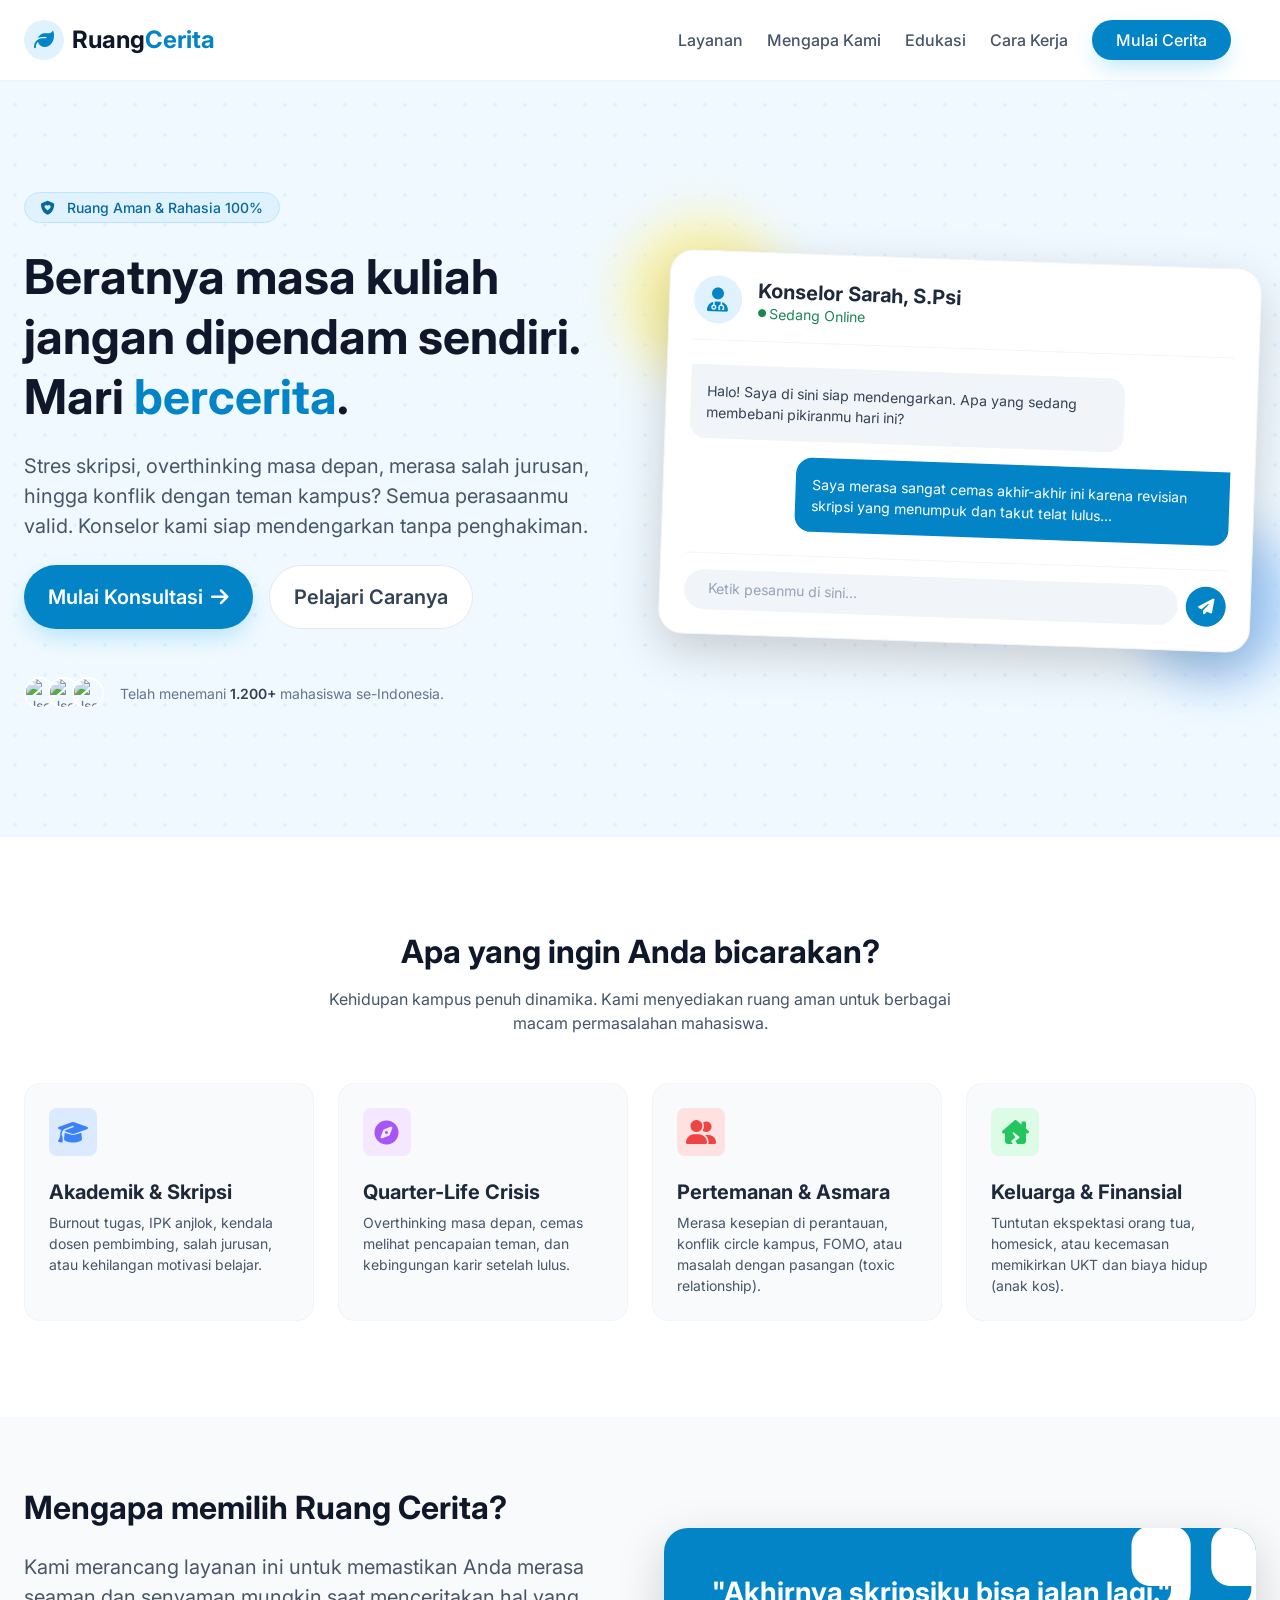
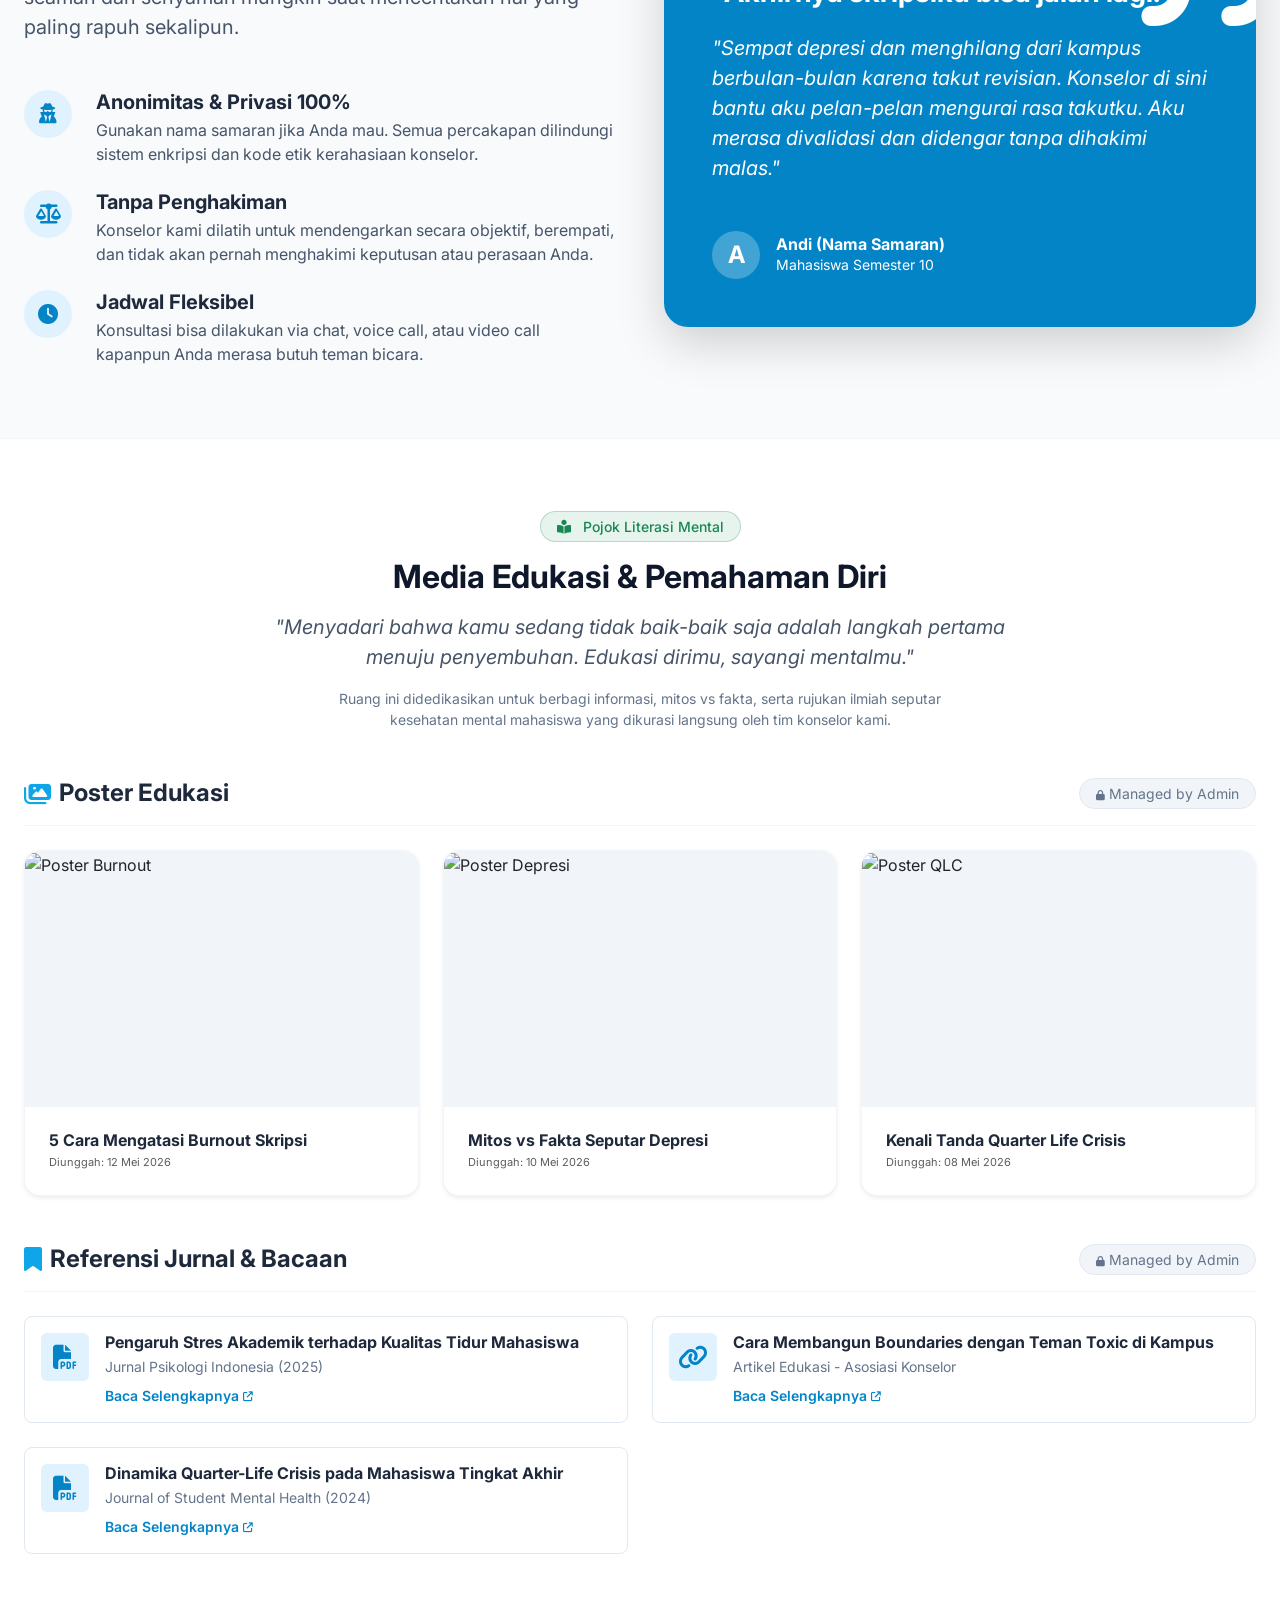
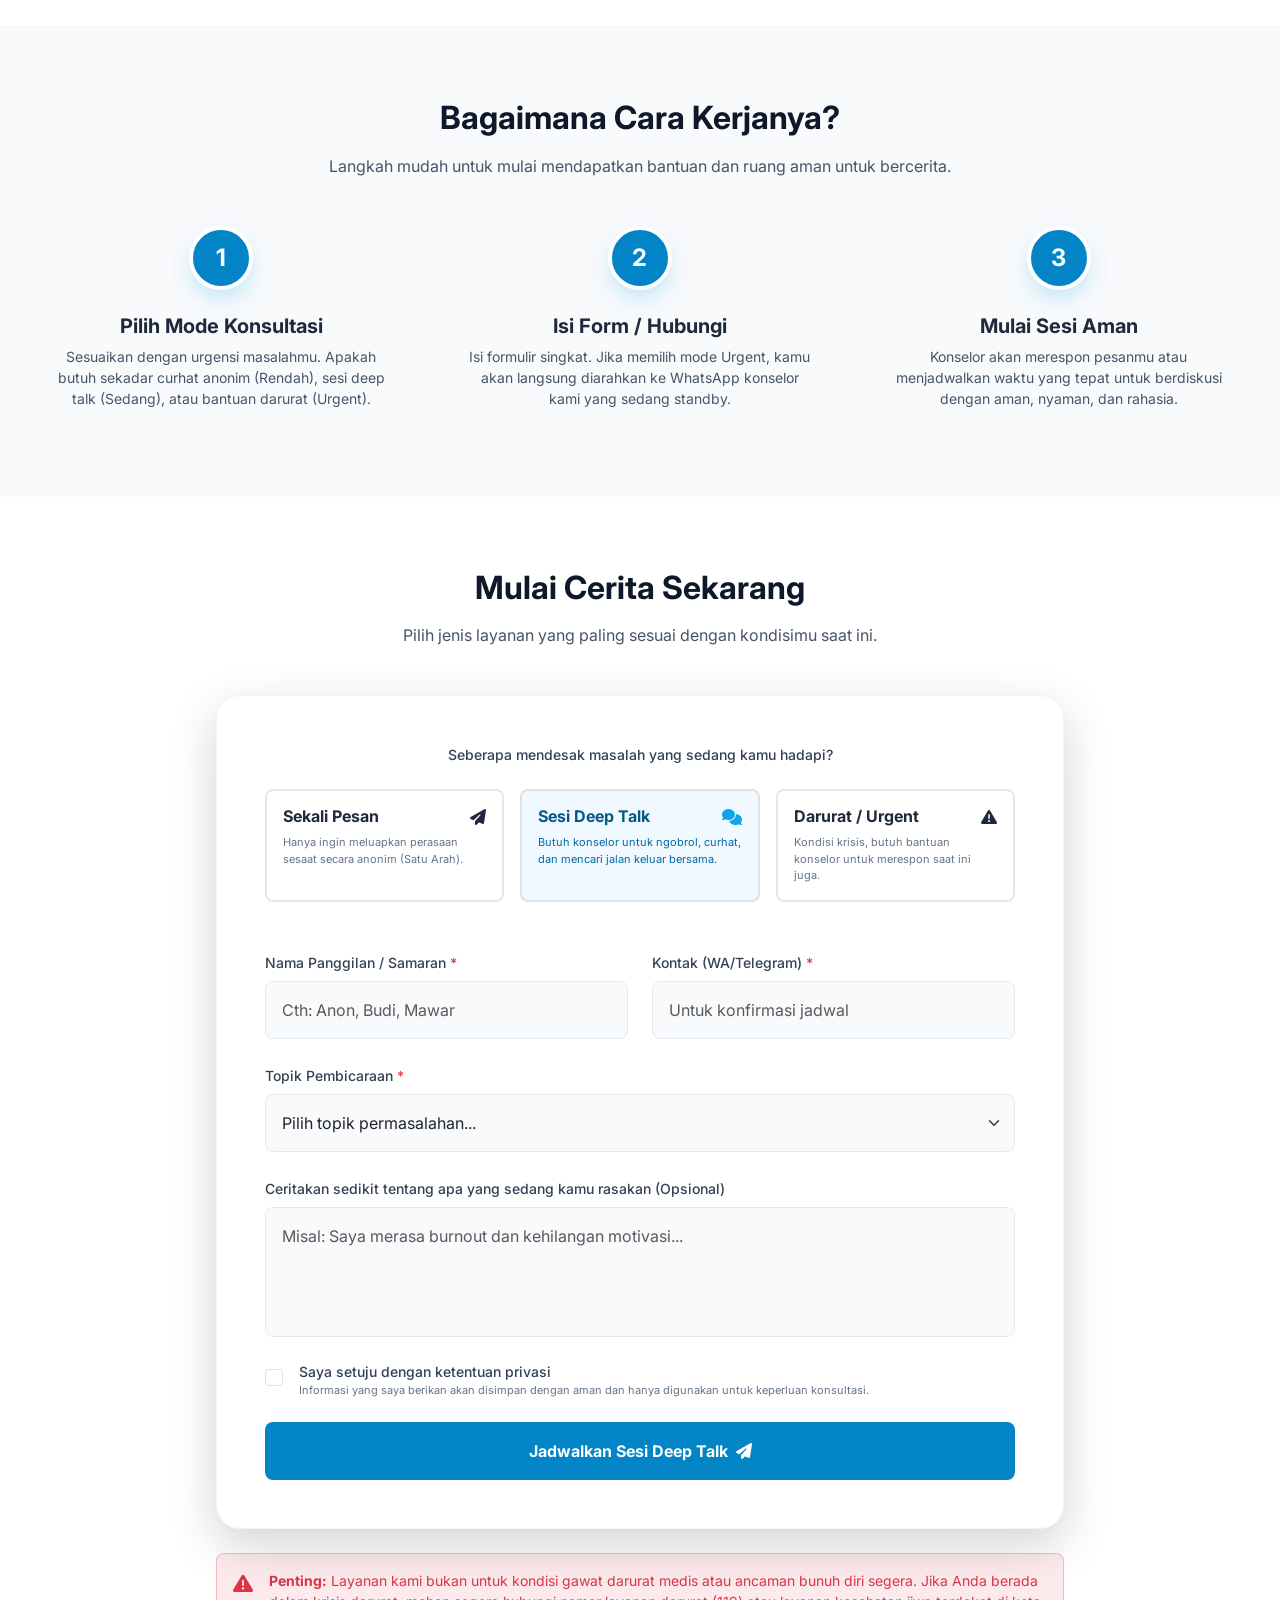
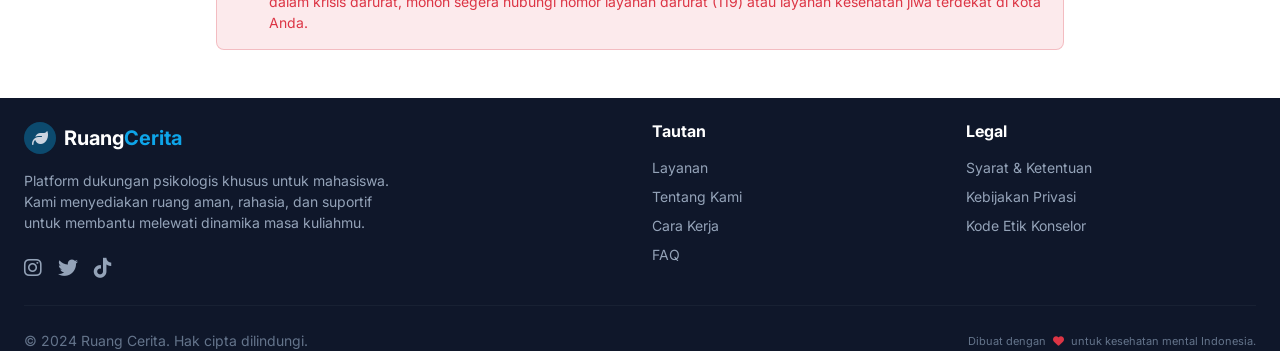
==== index.html @ b5c0d21f "First Commit" ====
<!doctype html>
<html lang="id" class="scroll-smooth">
  <head>
    <meta charset="UTF-8" />
    <meta name="viewport" content="width=device-width, initial-scale=1.0" />

    <title>Ruang Cerita | Layanan Konsultasi & Teman Cerita</title>

    <link rel="preconnect" href="https://fonts.googleapis.com" />
    <link rel="preconnect" href="https://fonts.gstatic.com" crossorigin />
    <link href="https://fonts.googleapis.com/css2?family=Inter:wght=300;400;500;600;700&display=swap" rel="stylesheet" />

    <link rel="stylesheet" href="css/bootstrap.min.css" />
    <link rel="stylesheet" href="css/style.css" />

    <link rel="stylesheet" href="https://cdnjs.cloudflare.com/ajax/libs/font-awesome/6.4.0/css/all.min.css" />
  </head>
  <body>
    <nav class="fixed-top bg-white border-bottom border-slate-100 plain-transition" id="navbar" style="background: rgba(255, 255, 255, 0.95) !important; backdrop-filter: blur(12px)">
      <div class="custom-container">
        <div class="d-flex justify-content-between align-items-center" style="height: 5rem">
          <div class="d-flex align-items-center gap-2 cursor-pointer" onclick="window.scrollTo(0, 0)">
            <div class="rounded-circle bg-primary-100 d-flex align-items-center justify-content-center text-primary-600" style="width: 2.5rem; height: 2.5rem">
              <i class="fa-solid fa-leaf fs-5"></i>
            </div>
            <span class="fw-bold fs-4 tracking-tight text-slate-900">Ruang<span class="text-primary-600">Cerita</span></span>
          </div>

          <div class="d-none d-md-flex align-items-center gap-4">
            <a href="#layanan" class="nav-link-custom plain-transition">Layanan</a>
            <a href="#keunggulan" class="nav-link-custom plain-transition">Mengapa Kami</a>
            <a href="#edukasi" class="nav-link-custom plain-transition">Edukasi</a>
            <a href="#cara-kerja" class="nav-link-custom plain-transition">Cara Kerja</a>
            <a
              href="#konsultasi"
              class="bg-primary-600 text-white px-4 py-2 rounded-full-btn fw-medium plain-transition text-decoration-none shadow-primary-custom"
              onmouseover="this.style.backgroundColor = 'var(--primary-700)'"
              onmouseout="this.style.backgroundColor = 'var(--primary-600)'"
              >Mulai Cerita</a
            >

            <div class="bg-slate-200" style="width: 1px; height: 1.5rem"></div>

            
          </div>

          <div class="d-block d-md-none d-flex align-items-center">
            <button id="mobile-menu-btn" class="btn border-0 text-slate-600" type="button" data-bs-toggle="collapse" data-bs-target="#mobile-menu">
              <i class="fa-solid fa-bars fs-3"></i>
            </button>
          </div>
        </div>
      </div>

      <div id="mobile-menu" class="collapse d-md-none bg-white border-bottom border-slate-100 position-absolute w-100">
        <div class="px-3 pt-2 pb-4 d-flex flex-column gap-2 shadow-lg">
          <a href="#layanan" class="nav-link-custom p-3 rounded-3 mobile-link text-decoration-none">Layanan</a>
          <a href="#keunggulan" class="nav-link-custom p-3 rounded-3 mobile-link text-decoration-none">Mengapa Kami</a>
          <a href="#edukasi" class="nav-link-custom p-3 rounded-3 mobile-link text-decoration-none">Edukasi</a>
          <a href="#cara-kerja" class="nav-link-custom p-3 rounded-3 mobile-link text-decoration-none">Cara Kerja</a>
          <a href="#konsultasi" class="p-3 mt-2 text-center rounded-full-btn bg-primary-600 text-white fw-medium mobile-link text-decoration-none">Mulai Cerita Sekarang</a>

          <div class="border-top border-slate-100 my-2 pt-2"></div>
          <a href="#portal" class="p-3 rounded-3 text-slate-500 mobile-link text-decoration-none d-flex align-items-center gap-2"> <i class="fa-solid fa-right-to-bracket"></i> Login Konselor / Admin </a>
        </div>
      </div>
    </nav>

    <section class="position-relative overflow-hidden hero-pattern">
      <div class="custom-container position-relative" style="z-index: 10">
        <div class="row align-items-center g-5">
          <div class="col-12 col-lg-6 text-center text-lg-start fade-in">
            <div class="d-inline-block px-3 py-1 bg-primary-100 text-primary-700 rounded-full-btn fw-medium small mb-4 border border-primary-200"><i class="fa-solid fa-shield-heart me-2"></i> Ruang Aman & Rahasia 100%</div>
            <h1 class="display-5 fw-bold text-slate-900 lh-sm mb-4">Beratnya masa kuliah jangan dipendam sendiri. Mari <span class="text-primary-600">bercerita</span>.</h1>
            <p class="fs-5 text-slate-600 mb-4 mx-auto mx-lg-0 lh-base" style="max-width: 42rem">
              Stres skripsi, overthinking masa depan, merasa salah jurusan, hingga konflik dengan teman kampus? Semua perasaanmu valid. Konselor kami siap mendengarkan tanpa penghakiman.
            </p>
            <div class="d-flex flex-column flex-sm-row gap-3 justify-content-center justify-content-lg-start">
              <a
                href="#konsultasi"
                class="bg-primary-600 text-white px-4 py-3 rounded-full-btn fw-semibold fs-5 text-decoration-none shadow-primary-custom d-flex align-items-center justify-content-center gap-2"
                onmouseover="this.style.backgroundColor = 'var(--primary-700)'"
                onmouseout="this.style.backgroundColor = 'var(--primary-600)'"
              >
                Mulai Konsultasi <i class="fa-solid fa-arrow-right"></i>
              </a>
              <a
                href="#cara-kerja"
                class="bg-white text-slate-700 border border-slate-200 px-4 py-3 rounded-full-btn fw-semibold fs-5 text-decoration-none d-flex align-items-center justify-content-center"
                onmouseover="this.style.backgroundColor = 'var(--slate-50)'"
                onmouseout="this.style.backgroundColor = '#ffffff'"
              >
                Pelajari Caranya
              </a>
            </div>

            <div class="mt-5 d-flex align-items-center justify-content-center justify-content-lg-start gap-3 small text-slate-500">
              <div class="d-flex" style="margin-left: 0.5rem">
                <img class="rounded-circle border border-2 border-white" style="width: 2rem; height: 2rem; margin-left: -0.5rem" src="https://placehold.co/100x100/e2e8f0/64748b?text=A" alt="User" />
                <img class="rounded-circle border border-2 border-white" style="width: 2rem; height: 2rem; margin-left: -0.5rem" src="https://placehold.co/100x100/e2e8f0/64748b?text=B" alt="User" />
                <img class="rounded-circle border border-2 border-white" style="width: 2rem; height: 2rem; margin-left: -0.5rem" src="https://placehold.co/100x100/e2e8f0/64748b?text=C" alt="User" />
              </div>
              <p class="mb-0">Telah menemani <span class="fw-semibold text-slate-700">1.200+</span> mahasiswa se-Indonesia.</p>
            </div>
          </div>

          <div class="col-12 col-lg-6 d-none d-lg-block fade-in" style="animation-delay: 0.2s">
            <div class="position-relative">
              <div class="position-absolute rounded-circle opacity-75" style="top: -2.5rem; left: -2.5rem; width: 10rem; height: 10rem; background-color: #fef08a; filter: blur(24px); mix-blend-mode: multiply"></div>
              <div class="position-absolute rounded-circle opacity-75" style="bottom: -2.5rem; right: -2.5rem; width: 10rem; height: 10rem; background-color: #93c5fd; filter: blur(24px); mix-blend-mode: multiply"></div>

              <div
                class="bg-white p-4 rounded-3xl shadow-lg border border-slate-100 position-relative plain-transition"
                style="z-index: 10; transform: rotate(2deg)"
                onmouseover="this.style.transform = 'rotate(0deg)'"
                onmouseout="this.style.transform = 'rotate(2deg)'"
              >
                <div class="d-flex align-items-center gap-3 mb-4 border-bottom border-slate-100 pb-3">
                  <div class="bg-primary-100 rounded-circle d-flex align-items-center justify-content-center text-primary-600" style="width: 3rem; height: 3rem">
                    <i class="fa-solid fa-user-doctor fs-4"></i>
                  </div>
                  <div>
                    <h5 class="fw-bold text-slate-800 mb-0">Konselor Sarah, S.Psi</h5>
                    <p class="small text-success mb-0 d-flex align-items-center gap-1"><i class="fa-solid fa-circle" style="font-size: 8px"></i> Sedang Online</p>
                  </div>
                </div>
                <div class="d-flex flex-column gap-3">
                  <div class="bg-slate-100 p-3 rounded-2xl align-self-start" style="border-top-left-radius: 0 !important; max-width: 80%">
                    <p class="small text-slate-700 mb-0">Halo! Saya di sini siap mendengarkan. Apa yang sedang membebani pikiranmu hari ini?</p>
                  </div>
                  <div class="align-self-end text-end" style="max-width: 80%">
                    <div class="bg-primary-600 text-white p-3 rounded-2xl text-start" style="border-top-right-radius: 0 !important">
                      <p class="small mb-0">Saya merasa sangat cemas akhir-akhir ini karena revisian skripsi yang menumpuk dan takut telat lulus...</p>
                    </div>
                  </div>
                </div>
                <div class="mt-4 pt-3 border-top border-slate-100 d-flex gap-2">
                  <div class="flex-grow-1 bg-slate-100 rounded-full-btn px-4 py-2 small text-slate-400">Ketik pesanmu di sini...</div>
                  <div class="bg-primary-600 rounded-circle d-flex align-items-center justify-content-center text-white" style="width: 2.5rem; height: 2.5rem"><i class="fa-solid fa-paper-plane"></i></div>
                </div>
              </div>
            </div>
          </div>
        </div>
      </div>
    </section>

    <section id="layanan" class="py-5 bg-white" style="margin-top: 3rem; margin-bottom: 3rem">
      <div class="custom-container">
        <div class="text-center mb-5">
          <h2 class="fw-bold text-slate-900 mb-3">Apa yang ingin Anda bicarakan?</h2>
          <p class="text-slate-600 mx-auto" style="max-width: 42rem">Kehidupan kampus penuh dinamika. Kami menyediakan ruang aman untuk berbagai macam permasalahan mahasiswa.</p>
        </div>

        <div class="row row-cols-1 row-cols-md-2 row-cols-lg-4 g-4">
          <div class="col">
            <div class="h-100 p-4 rounded-2xl border border-slate-100 bg-slate-50 hover-card-effect plain-transition cursor-pointer">
              <div class="rounded-3 d-flex align-items-center justify-content-center mb-4 plain-transition" style="width: 3rem; height: 3rem; background-color: #dbeafe; color: #3b82f6">
                <i class="fa-solid fa-graduation-cap fs-4"></i>
              </div>
              <h4 class="fw-bold fs-5 mb-2 text-slate-800">Akademik & Skripsi</h4>
              <p class="small text-slate-600 mb-0">Burnout tugas, IPK anjlok, kendala dosen pembimbing, salah jurusan, atau kehilangan motivasi belajar.</p>
            </div>
          </div>

          <div class="col">
            <div class="h-100 p-4 rounded-2xl border border-slate-100 bg-slate-50 hover-card-effect plain-transition cursor-pointer">
              <div class="rounded-3 d-flex align-items-center justify-content-center mb-4 plain-transition" style="width: 3rem; height: 3rem; background-color: #f3e8ff; color: #a855f7">
                <i class="fa-solid fa-compass fs-4"></i>
              </div>
              <h4 class="fw-bold fs-5 mb-2 text-slate-800">Quarter-Life Crisis</h4>
              <p class="small text-slate-600 mb-0">Overthinking masa depan, cemas melihat pencapaian teman, dan kebingungan karir setelah lulus.</p>
            </div>
          </div>

          <div class="col">
            <div class="h-100 p-4 rounded-2xl border border-slate-100 bg-slate-50 hover-card-effect plain-transition cursor-pointer">
              <div class="rounded-3 d-flex align-items-center justify-content-center mb-4 plain-transition" style="width: 3rem; height: 3rem; background-color: #fee2e2; color: #ef4444">
                <i class="fa-solid fa-user-group fs-4"></i>
              </div>
              <h4 class="fw-bold fs-5 mb-2 text-slate-800">Pertemanan & Asmara</h4>
              <p class="small text-slate-600 mb-0">Merasa kesepian di perantauan, konflik circle kampus, FOMO, atau masalah dengan pasangan (toxic relationship).</p>
            </div>
          </div>

          <div class="col">
            <div class="h-100 p-4 rounded-2xl border border-slate-100 bg-slate-50 hover-card-effect plain-transition cursor-pointer">
              <div class="rounded-3 d-flex align-items-center justify-content-center mb-4 plain-transition" style="width: 3rem; height: 3rem; background-color: #dcfce7; color: #22c55e">
                <i class="fa-solid fa-house-chimney-crack fs-4"></i>
              </div>
              <h4 class="fw-bold fs-5 mb-2 text-slate-800">Keluarga & Finansial</h4>
              <p class="small text-slate-600 mb-0">Tuntutan ekspektasi orang tua, homesick, atau kecemasan memikirkan UKT dan biaya hidup (anak kos).</p>
            </div>
          </div>
        </div>
      </div>
    </section>

    <section id="keunggulan" class="py-5 bg-slate-50">
      <div class="custom-container my-4">
        <div class="row align-items-center g-5">
          <div class="col-12 col-lg-6">
            <h2 class="fw-bold text-slate-900 mb-4">Mengapa memilih Ruang Cerita?</h2>
            <p class="text-slate-600 mb-5 fs-5">Kami merancang layanan ini untuk memastikan Anda merasa seaman dan senyaman mungkin saat menceritakan hal yang paling rapuh sekalipun.</p>

            <div class="d-flex flex-column gap-4">
              <div class="d-flex gap-4">
                <div class="flex-shrink-0 rounded-circle bg-primary-100 d-flex align-items-center justify-content-center text-primary-600" style="width: 3rem; height: 3rem">
                  <i class="fa-solid fa-user-secret fs-5"></i>
                </div>
                <div>
                  <h5 class="fw-bold text-slate-800 mb-1">Anonimitas & Privasi 100%</h5>
                  <p class="text-slate-600 mb-0">Gunakan nama samaran jika Anda mau. Semua percakapan dilindungi sistem enkripsi dan kode etik kerahasiaan konselor.</p>
                </div>
              </div>
              <div class="d-flex gap-4">
                <div class="flex-shrink-0 rounded-circle bg-primary-100 d-flex align-items-center justify-content-center text-primary-600" style="width: 3rem; height: 3rem">
                  <i class="fa-solid fa-scale-balanced fs-5"></i>
                </div>
                <div>
                  <h5 class="fw-bold text-slate-800 mb-1">Tanpa Penghakiman</h5>
                  <p class="text-slate-600 mb-0">Konselor kami dilatih untuk mendengarkan secara objektif, berempati, dan tidak akan pernah menghakimi keputusan atau perasaan Anda.</p>
                </div>
              </div>
              <div class="d-flex gap-4">
                <div class="flex-shrink-0 rounded-circle bg-primary-100 d-flex align-items-center justify-content-center text-primary-600" style="width: 3rem; height: 3rem">
                  <i class="fa-solid fa-clock fs-5"></i>
                </div>
                <div>
                  <h5 class="fw-bold text-slate-800 mb-1">Jadwal Fleksibel</h5>
                  <p class="text-slate-600 mb-0">Konsultasi bisa dilakukan via chat, voice call, atau video call kapanpun Anda merasa butuh teman bicara.</p>
                </div>
              </div>
            </div>
          </div>

          <div class="col-12 col-lg-6">
            <div class="bg-primary-600 rounded-3xl p-4 p-md-5 text-white shadow-lg position-relative overflow-hidden">
              <div class="position-absolute top-0 end-0 opacity-10" style="margin-top: -2rem; margin-right: -1rem">
                <i class="fa-solid fa-quote-right" style="font-size: 10rem"></i>
              </div>
              <h3 class="fw-bold mb-4 position-relative" style="z-index: 10">"Akhirnya skripsiku bisa jalan lagi."</h3>
              <p class="text-primary-100 mb-5 fst-italic position-relative fs-5" style="z-index: 10; lh-base: 1.6">
                "Sempat depresi dan menghilang dari kampus berbulan-bulan karena takut revisian. Konselor di sini bantu aku pelan-pelan mengurai rasa takutku. Aku merasa divalidasi dan didengar tanpa dihakimi malas."
              </p>
              <div class="d-flex align-items-center gap-3 position-relative" style="z-index: 10">
                <div class="rounded-circle bg-white bg-opacity-25 d-flex align-items-center justify-content-center fw-bold fs-4" style="width: 3rem; height: 3rem">A</div>
                <div>
                  <h6 class="fw-bold mb-0">Andi (Nama Samaran)</h6>
                  <p class="text-primary-200 small mb-0">Mahasiswa Semester 10</p>
                </div>
              </div>
            </div>
          </div>
        </div>
      </div>
    </section>

    <section id="edukasi" class="py-5 bg-white border-top border-bottom border-slate-100">
      <div class="custom-container my-4">
        <div class="text-center mb-5">
          <div class="d-inline-block px-3 py-1 bg-opacity-10 bg-success text-success rounded-full-btn fw-medium small mb-3 border border-success border-opacity-25">
            <i class="fa-solid fa-book-open-reader me-2"></i> Pojok Literasi Mental
          </div>
          <h2 class="fw-bold text-slate-900 mb-3">Media Edukasi & Pemahaman Diri</h2>
          <p class="text-slate-600 mx-auto fst-italic fs-5 mb-3" style="max-width: 48rem">"Menyadari bahwa kamu sedang tidak baik-baik saja adalah langkah pertama menuju penyembuhan. Edukasi dirimu, sayangi mentalmu."</p>
          <p class="text-slate-500 mx-auto small" style="max-width: 42rem">
            Ruang ini didedikasikan untuk berbagi informasi, mitos vs fakta, serta rujukan ilmiah seputar kesehatan mental mahasiswa yang dikurasi langsung oleh tim konselor kami.
          </p>
        </div>

        <div class="mb-5">
          <div class="d-flex align-items-center justify-content-between mb-4 border-bottom border-slate-100 pb-3">
            <h4 class="fw-bold text-slate-800 mb-0 d-flex align-items-center gap-2"><i class="fa-solid fa-images text-primary-500"></i> Poster Edukasi</h4>
            <span class="small bg-slate-100 text-slate-500 px-3 py-1 rounded-full-btn border border-slate-200" title="Hanya Admin/Konselor yang dapat mengelola ini dari Portal">
              <i class="fa-solid fa-lock" style="font-size: 10px"></i> Managed by Admin
            </span>
          </div>

          <div class="row row-cols-1 row-cols-sm-2 row-cols-lg-3 g-4">
            <div class="col">
              <div class="card h-100 border-slate-100 rounded-2xl overflow-hidden shadow-sm plain-transition cursor-pointer style-hover" onmouseover="this.classList.add('shadow-lg')" onmouseout="this.classList.remove('shadow-lg')">
                <div class="position-relative overflow-hidden bg-slate-100" style="height: 16rem">
                  <img src="https://placehold.co/600x800/e0f2fe/0369a1?text=Poster+Mengatasi+Burnout\nSkripsi" alt="Poster Burnout" class="w-100 h-100 object-fit-cover plain-transition" />
                </div>
                <div class="card-body p-4 bg-white">
                  <h5 class="fw-bold text-slate-800 mb-1 fs-6">5 Cara Mengatasi Burnout Skripsi</h5>
                  <p class="text-muted small mb-0" style="font-size: 11px">Diunggah: 12 Mei 2026</p>
                </div>
              </div>
            </div>

            <div class="col">
              <div class="card h-100 border-slate-100 rounded-2xl overflow-hidden shadow-sm plain-transition cursor-pointer" onmouseover="this.classList.add('shadow-lg')" onmouseout="this.classList.remove('shadow-lg')">
                <div class="position-relative overflow-hidden bg-slate-100" style="height: 16rem">
                  <img src="https://placehold.co/600x800/fef08a/854d0e?text=Mitos+vs+Fakta\nDepresi" alt="Poster Depresi" class="w-100 h-100 object-fit-cover plain-transition" />
                </div>
                <div class="card-body p-4 bg-white">
                  <h5 class="fw-bold text-slate-800 mb-1 fs-6">Mitos vs Fakta Seputar Depresi</h5>
                  <p class="text-muted small mb-0" style="font-size: 11px">Diunggah: 10 Mei 2026</p>
                </div>
              </div>
            </div>

            <div class="col">
              <div class="card h-100 border-slate-100 rounded-2xl overflow-hidden shadow-sm plain-transition cursor-pointer" onmouseover="this.classList.add('shadow-lg')" onmouseout="this.classList.remove('shadow-lg')">
                <div class="position-relative overflow-hidden bg-slate-100" style="height: 16rem">
                  <img src="https://placehold.co/600x800/dcfce7/166534?text=Kenali+Tanda\nQuarter+Life+Crisis" alt="Poster QLC" class="w-100 h-100 object-fit-cover plain-transition" />
                </div>
                <div class="card-body p-4 bg-white">
                  <h5 class="fw-bold text-slate-800 mb-1 fs-6">Kenali Tanda Quarter Life Crisis</h5>
                  <p class="text-muted small mb-0" style="font-size: 11px">Diunggah: 08 Mei 2026</p>
                </div>
              </div>
            </div>
          </div>
        </div>

        <div>
          <div class="d-flex align-items-center justify-content-between mb-4 border-bottom border-slate-100 pb-3">
            <h4 class="fw-bold text-slate-800 mb-0 d-flex align-items-center gap-2"><i class="fa-solid fa-bookmark text-primary-500"></i> Referensi Jurnal & Bacaan</h4>
            <span class="small bg-slate-100 text-slate-500 px-3 py-1 rounded-full-btn border border-slate-200"> <i class="fa-solid fa-lock" style="font-size: 10px"></i> Managed by Admin </span>
          </div>

          <div class="row row-cols-1 row-cols-md-2 g-4">
            <div class="col">
              <a
                href="#"
                target="_blank"
                class="d-flex align-items-start gap-3 p-3 rounded-3 border border-slate-200 text-decoration-none plain-transition link-hover-box"
                style="background: transparent"
                onmouseover="
                  this.style.borderColor = 'var(--primary-500)';
                  this.style.backgroundColor = 'var(--primary-50)';
                "
                onmouseout="
                  this.style.borderColor = 'var(--slate-200)';
                  this.style.backgroundColor = 'transparent';
                "
              >
                <div class="rounded d-flex align-items-center justify-content-center flex-shrink-0 plain-transition" style="width: 3rem; height: 3rem; background-color: var(--primary-100); color: var(--primary-600)">
                  <i class="fa-solid fa-file-pdf fs-4"></i>
                </div>
                <div>
                  <h6 class="fw-bold text-slate-800 mb-1 plain-transition">Pengaruh Stres Akademik terhadap Kualitas Tidur Mahasiswa</h6>
                  <p class="small text-slate-500 mb-2">Jurnal Psikologi Indonesia (2025)</p>
                  <span class="small fw-semibold text-primary-600 d-flex align-items-center gap-1">Baca Selengkapnya <i class="fa-solid fa-arrow-up-right-from-square" style="font-size: 10px"></i></span>
                </div>
              </a>
            </div>

            <div class="col">
              <a
                href="#"
                target="_blank"
                class="d-flex align-items-start gap-3 p-3 rounded-3 border border-slate-200 text-decoration-none plain-transition link-hover-box"
                style="background: transparent"
                onmouseover="
                  this.style.borderColor = 'var(--primary-500)';
                  this.style.backgroundColor = 'var(--primary-50)';
                "
                onmouseout="
                  this.style.borderColor = 'var(--slate-200)';
                  this.style.backgroundColor = 'transparent';
                "
              >
                <div class="rounded d-flex align-items-center justify-content-center flex-shrink-0 plain-transition" style="width: 3rem; height: 3rem; background-color: var(--primary-100); color: var(--primary-600)">
                  <i class="fa-solid fa-link fs-4"></i>
                </div>
                <div>
                  <h6 class="fw-bold text-slate-800 mb-1 plain-transition">Cara Membangun Boundaries dengan Teman Toxic di Kampus</h6>
                  <p class="small text-slate-500 mb-2">Artikel Edukasi - Asosiasi Konselor</p>
                  <span class="small fw-semibold text-primary-600 d-flex align-items-center gap-1">Baca Selengkapnya <i class="fa-solid fa-arrow-up-right-from-square" style="font-size: 10px"></i></span>
                </div>
              </a>
            </div>

            <div class="col">
              <a
                href="#"
                target="_blank"
                class="d-flex align-items-start gap-3 p-3 rounded-3 border border-slate-200 text-decoration-none plain-transition link-hover-box"
                style="background: transparent"
                onmouseover="
                  this.style.borderColor = 'var(--primary-500)';
                  this.style.backgroundColor = 'var(--primary-50)';
                "
                onmouseout="
                  this.style.borderColor = 'var(--slate-200)';
                  this.style.backgroundColor = 'transparent';
                "
              >
                <div class="rounded d-flex align-items-center justify-content-center flex-shrink-0 plain-transition" style="width: 3rem; height: 3rem; background-color: var(--primary-100); color: var(--primary-600)">
                  <i class="fa-solid fa-file-pdf fs-4"></i>
                </div>
                <div>
                  <h6 class="fw-bold text-slate-800 mb-1 plain-transition">Dinamika Quarter-Life Crisis pada Mahasiswa Tingkat Akhir</h6>
                  <p class="small text-slate-500 mb-2">Journal of Student Mental Health (2024)</p>
                  <span class="small fw-semibold text-primary-600 d-flex align-items-center gap-1">Baca Selengkapnya <i class="fa-solid fa-arrow-up-right-from-square" style="font-size: 10px"></i></span>
                </div>
              </a>
            </div>
          </div>
        </div>
      </div>
    </section>

    <section id="cara-kerja" class="py-5 bg-slate-50">
      <div class="custom-container my-4">
        <div class="text-center mb-5">
          <h2 class="fw-bold text-slate-900 mb-3">Bagaimana Cara Kerjanya?</h2>
          <p class="text-slate-600 mx-auto" style="max-width: 42rem">Langkah mudah untuk mulai mendapatkan bantuan dan ruang aman untuk bercerita.</p>
        </div>

        <div class="row g-4 position-relative">
          <div class="d-none d-md-block position-absolute bg-slate-200" style="top: 2rem; left: 16%; right: 16%; height: 2px; z-index: 0"></div>

          <div class="col-12 col-md-4 text-center position-relative" style="z-index: 10">
            <div class="rounded-circle bg-primary-600 text-white d-flex align-items-center justify-content-center fs-4 fw-bold mx-auto mb-4 shadow-primary-custom border border-4 border-white" style="width: 4rem; height: 4rem">1</div>
            <h5 class="fw-bold mb-2 text-slate-800">Pilih Mode Konsultasi</h5>
            <p class="text-slate-600 small px-xl-4">Sesuaikan dengan urgensi masalahmu. Apakah butuh sekadar curhat anonim (Rendah), sesi deep talk (Sedang), atau bantuan darurat (Urgent).</p>
          </div>

          <div class="col-12 col-md-4 text-center position-relative" style="z-index: 10">
            <div class="rounded-circle bg-primary-600 text-white d-flex align-items-center justify-content-center fs-4 fw-bold mx-auto mb-4 shadow-primary-custom border border-4 border-white" style="width: 4rem; height: 4rem">2</div>
            <h5 class="fw-bold mb-2 text-slate-800">Isi Form / Hubungi</h5>
            <p class="text-slate-600 small px-xl-4">Isi formulir singkat. Jika memilih mode Urgent, kamu akan langsung diarahkan ke WhatsApp konselor kami yang sedang standby.</p>
          </div>

          <div class="col-12 col-md-4 text-center position-relative" style="z-index: 10">
            <div class="rounded-circle bg-primary-600 text-white d-flex align-items-center justify-content-center fs-4 fw-bold mx-auto mb-4 shadow-primary-custom border border-4 border-white" style="width: 4rem; height: 4rem">3</div>
            <h5 class="fw-bold mb-2 text-slate-800">Mulai Sesi Aman</h5>
            <p class="text-slate-600 small px-xl-4">Konselor akan merespon pesanmu atau menjadwalkan waktu yang tepat untuk berdiskusi dengan aman, nyaman, dan rahasia.</p>
          </div>
        </div>
      </div>
    </section>

    <section id="konsultasi" class="py-5 bg-white">
      <div class="custom-container my-4" style="max-width: 56rem">
        <div class="text-center mb-5">
          <h2 class="fw-bold text-slate-900 mb-3">Mulai Cerita Sekarang</h2>
          <p class="text-slate-600">Pilih jenis layanan yang paling sesuai dengan kondisimu saat ini.</p>
        </div>

        <div id="form-container" class="bg-white rounded-3xl shadow-lg border border-slate-100 p-4 p-md-5 position-relative overflow-hidden">
          <div id="urgency-selector" class="mb-5">
            <label class="d-block small fw-medium text-slate-700 mb-4 text-center">Seberapa mendesak masalah yang sedang kamu hadapi?</label>
            <div class="row g-3">
              <div class="col-12 col-md-4">
                <div
                  id="btn-rendah"
                  onclick="selectUrgency('rendah')"
                  class="cursor-pointer border border-2 border-slate-200 rounded-3 p-3 h-100 plain-transition"
                  onmouseover="if (this.className.indexOf('border-blue-500') == -1) this.style.borderColor = '#93c5fd';"
                  onmouseout="if (this.className.indexOf('border-blue-500') == -1) this.style.borderColor = 'var(--slate-200)';"
                >
                  <div class="d-flex align-items-center justify-content-between mb-2">
                    <h6 class="fw-bold text-slate-800 mb-0 transition-target-h4">Sekali Pesan</h6>
                    <i class="fa-solid fa-paper-plane text-blue-500"></i>
                  </div>
                  <p class="text-slate-500 mb-0 transition-target-p" style="font-size: 11px; lh-base: 1.4">Hanya ingin meluapkan perasaan sesaat secara anonim (Satu Arah).</p>
                </div>
              </div>

              <div class="col-12 col-md-4">
                <div id="btn-sedang" onclick="selectUrgency('sedang')" class="cursor-pointer border border-2 border-primary-500 bg-primary-50 rounded-3 p-3 h-100 plain-transition">
                  <div class="d-flex align-items-center justify-content-between mb-2">
                    <h6 class="fw-bold text-primary-800 mb-0 transition-target-h4">Sesi Deep Talk</h6>
                    <i class="fa-solid fa-comments text-primary-500"></i>
                  </div>
                  <p class="text-primary-700 mb-0 transition-target-p" style="font-size: 11px; lh-base: 1.4">Butuh konselor untuk ngobrol, curhat, dan mencari jalan keluar bersama.</p>
                </div>
              </div>

              <div class="col-12 col-md-4">
                <div
                  id="btn-urgent"
                  onclick="selectUrgency('urgent')"
                  class="cursor-pointer border border-2 border-slate-200 rounded-3 p-3 h-100 plain-transition"
                  onmouseover="if (this.className.indexOf('border-red-500') == -1) this.style.borderColor = '#fca5a5';"
                  onmouseout="if (this.className.indexOf('border-red-500') == -1) this.style.borderColor = 'var(--slate-200)';"
                >
                  <div class="d-flex align-items-center justify-content-between mb-2">
                    <h6 class="fw-bold text-slate-800 mb-0 transition-target-h4">Darurat / Urgent</h6>
                    <i class="fa-solid fa-triangle-exclamation text-red-500"></i>
                  </div>
                  <p class="text-slate-500 mb-0 transition-target-p" style="font-size: 11px; lh-base: 1.4">Kondisi krisis, butuh bantuan konselor untuk merespon saat ini juga.</p>
                </div>
              </div>
            </div>
          </div>

          <form id="consultation-form" class="needs-validation">
            <div id="form-area-standard" class="fade-in">
              <div id="personal-info-group" class="row g-4 mb-4">
                <div class="col-12 col-md-6">
                  <label for="name" class="form-label small fw-medium text-slate-700">Nama Panggilan / Samaran <span class="text-danger">*</span></label>
                  <input
                    type="text"
                    id="name"
                    required
                    class="form-control p-3 border-slate-200 rounded-3 bg-slate-50 plain-transition"
                    style="box-shadow: none"
                    onfocus="
                      this.style.backgroundColor = '#ffffff';
                      this.style.borderColor = 'var(--primary-500)';
                    "
                    onblur="
                      this.style.backgroundColor = 'var(--slate-50)';
                      this.style.borderColor = 'var(--slate-200)';
                    "
                    placeholder="Cth: Anon, Budi, Mawar"
                  />
                </div>
                <div class="col-12 col-md-6">
                  <label for="contact" class="form-label small fw-medium text-slate-700">Kontak (WA/Telegram) <span class="text-danger">*</span></label>
                  <input
                    type="text"
                    id="contact"
                    required
                    class="form-control p-3 border-slate-200 rounded-3 bg-slate-50 plain-transition"
                    style="box-shadow: none"
                    onfocus="
                      this.style.backgroundColor = '#ffffff';
                      this.style.borderColor = 'var(--primary-500)';
                    "
                    onblur="
                      this.style.backgroundColor = 'var(--slate-50)';
                      this.style.borderColor = 'var(--slate-200)';
                    "
                    placeholder="Untuk konfirmasi jadwal"
                  />
                </div>
              </div>

              <div id="topic-group" class="mb-4">
                <label for="topic" class="form-label small fw-medium text-slate-700">Topik Pembicaraan <span class="text-danger">*</span></label>
                <select
                  id="topic"
                  required
                  class="form-select p-3 border-slate-200 rounded-3 bg-slate-50 plain-transition"
                  style="box-shadow: none"
                  onfocus="
                    this.style.backgroundColor = '#ffffff';
                    this.style.borderColor = 'var(--primary-500)';
                  "
                  onblur="
                    this.style.backgroundColor = 'var(--slate-50)';
                    this.style.borderColor = 'var(--slate-200)';
                  "
                >
                  <option value="" disabled selected>Pilih topik permasalahan...</option>
                  <option value="akademik">Akademik & Skripsi</option>
                  <option value="karir">Quarter-Life Crisis & Karir</option>
                  <option value="sosial">Pertemanan & Asmara</option>
                  <option value="keluarga">Keluarga & Finansial</option>
                  <option value="lainnya">Lainnya...</option>
                </select>
              </div>

              <div class="mb-4">
                <label for="message" id="message-label" class="form-label small fw-medium text-slate-700">Ceritakan sedikit tentang apa yang sedang kamu rasakan (Opsional)</label>
                <textarea
                  id="message"
                  rows="4"
                  placeholder="Misal: Saya merasa burnout dan kehilangan motivasi..."
                  class="form-control p-3 border-slate-200 rounded-3 bg-slate-50 plain-transition"
                  style="box-shadow: none; resize: none"
                  onfocus="
                    this.style.backgroundColor = '#ffffff';
                    this.style.borderColor = 'var(--primary-500)';
                  "
                  onblur="
                    this.style.backgroundColor = 'var(--slate-50)';
                    this.style.borderColor = 'var(--slate-200)';
                  "
                ></textarea>
              </div>

              <div class="d-flex align-items-start mb-4" id="consent-group">
                <div class="pt-1">
                  <input id="consent" type="checkbox" required class="form-check-input" style="width: 1.1rem; height: 1.1rem" />
                </div>
                <div class="ms-3 small">
                  <label for="consent" class="fw-medium text-slate-700 cursor-pointer">Saya setuju dengan ketentuan privasi</label>
                  <p class="text-slate-500 mb-0" style="font-size: 11px">Informasi yang saya berikan akan disimpan dengan aman dan hanya digunakan untuk keperluan konsultasi.</p>
                </div>
              </div>

              <button type="submit" id="submit-btn" class="btn w-100 bg-primary-600 text-white fw-bold py-3 rounded-3 plain-transition d-flex justify-content-center align-items-center gap-2">
                <span id="submit-text">Jadwalkan Sesi Deep Talk</span>
                <i class="fa-solid fa-paper-plane"></i>
              </button>
            </div>
          </form>

          <div id="area-urgent" class="d-none text-center py-4 fade-in">
            <div class="rounded-circle bg-opacity-10 bg-danger d-flex align-items-center justify-content-center mx-auto mb-4" style="width: 5rem; height: 5rem">
              <i class="fa-solid fa-phone-volume fs-1 text-danger"></i>
            </div>
            <h3 class="fw-bold text-slate-800 mb-2">Kamu Tidak Sendirian.</h3>
            <p class="text-slate-600 mb-4 mx-auto" style="max-width: 28rem">Kami mengerti ini terasa sangat berat. Konselor kami yang sedang bertugas siap merespon pesanmu sekarang juga melalui WhatsApp.</p>
            <a
              href="https://wa.me/6281234567890?text=Halo%20Ruang%20Cerita,%20saya%20butuh%20bantuan%20urgent%20saat%20ini."
              target="_blank"
              class="btn bg-success text-white fw-bold px-4 py-3 rounded-3 shadow-sm d-inline-flex justify-content-center align-items-center gap-3 w-100 w-md-auto"
            >
              <i class="fa-brands fa-whatsapp fs-4"></i>
              <span>Chat WhatsApp Konselor Sekarang</span>
            </a>
          </div>

          <div id="success-message" class="d-none py-5 text-center fade-in">
            <div class="rounded-circle bg-opacity-10 bg-success d-flex align-items-center justify-content-center mx-auto mb-4" style="width: 5rem; height: 5rem">
              <i class="fa-solid fa-check fs-1 text-success"></i>
            </div>
            <h3 class="fw-bold text-slate-800 mb-2">Permintaan Berhasil Dikirim</h3>
            <p class="text-slate-600 mb-4 mx-auto" style="max-width: 32rem">
              Terima kasih atas keberanianmu untuk mengambil langkah pertama. Admin kami akan segera menghubungi Anda melalui kontak yang diberikan maksimal dalam 1x24 jam untuk penjadwalan sesi.
            </p>
            <button
              onclick="resetForm()"
              class="btn border border-primary-200 text-primary-600 fw-medium px-4 py-2 rounded-full-btn"
              onmouseover="this.style.backgroundColor = 'var(--primary-50)'"
              onmouseout="this.style.backgroundColor = 'transparent'"
            >
              Kembali
            </button>
          </div>
        </div>

        <div class="mt-4 bg-opacity-10 bg-danger border border-danger border-opacity-25 rounded-3 p-3 d-flex gap-3">
          <i class="fa-solid fa-triangle-exclamation text-danger fs-5 mt-1"></i>
          <div>
            <p class="small text-danger mb-0 lh-base">
              <strong>Penting:</strong> Layanan kami bukan untuk kondisi gawat darurat medis atau ancaman bunuh diri segera. Jika Anda berada dalam krisis darurat, mohon segera hubungi nomor layanan darurat (119) atau layanan kesehatan jiwa
              terdekat di kota Anda.
            </p>
          </div>
        </div>
      </div>
    </section>

    <footer class="bg-slate-900 py-20 border-t border-slate-800" style="background-color: #0f172a; color: #cbd5e1">
      <div class="custom-container">
        <div class="row g-4 mb-4">
          <div class="col-12 col-md-6">
            <div class="d-flex align-items-center gap-2 mb-3">
              <div class="rounded-circle bg-primary-900 d-flex align-items-center justify-content-center text-primary-400" style="width: 2rem; height: 2rem">
                <i class="fa-solid fa-leaf"></i>
              </div>
              <span class="fw-bold fs-5 tracking-tight text-white">Ruang<span class="text-primary-500">Cerita</span></span>
            </div>
            <p class="text-slate-400 small mb-4" style="max-width: 24rem">Platform dukungan psikologis khusus untuk mahasiswa. Kami menyediakan ruang aman, rahasia, dan suportif untuk membantu melewati dinamika masa kuliahmu.</p>
            <div class="d-flex gap-3">
              <a href="#" class="text-slate-400 text-white-hover transition"><i class="fa-brands fa-instagram fs-5"></i></a>
              <a href="#" class="text-slate-400 text-white-hover transition"><i class="fa-brands fa-twitter fs-5"></i></a>
              <a href="#" class="text-slate-400 text-white-hover transition"><i class="fa-brands fa-tiktok fs-5"></i></a>
            </div>
          </div>

          <div class="col-6 col-md-3">
            <h6 class="text-white fw-bold mb-3">Tautan</h6>
            <ul class="list-unstyled d-flex flex-column gap-2 small">
              <li><a href="#layanan" class="text-slate-400 text-decoration-none" onmouseover="this.style.color = 'var(--primary-500)'" onmouseout="this.style.color = 'var(--slate-400)'">Layanan</a></li>
              <li><a href="#keunggulan" class="text-slate-400 text-decoration-none" onmouseover="this.style.color = 'var(--primary-500)'" onmouseout="this.style.color = 'var(--slate-400)'">Tentang Kami</a></li>
              <li><a href="#cara-kerja" class="text-slate-400 text-decoration-none" onmouseover="this.style.color = 'var(--primary-500)'" onmouseout="this.style.color = 'var(--slate-400)'">Cara Kerja</a></li>
              <li><a href="#" class="text-slate-400 text-decoration-none" onmouseover="this.style.color = 'var(--primary-500)'" onmouseout="this.style.color = 'var(--slate-400)'">FAQ</a></li>
            </ul>
          </div>

          <div class="col-6 col-md-3">
            <h6 class="text-white fw-bold mb-3">Legal</h6>
            <ul class="list-unstyled d-flex flex-column gap-2 small">
              <li><a href="#" class="text-slate-400 text-decoration-none" onmouseover="this.style.color = 'var(--primary-500)'" onmouseout="this.style.color = 'var(--slate-400)'">Syarat & Ketentuan</a></li>
              <li><a href="#" class="text-slate-400 text-decoration-none" onmouseover="this.style.color = 'var(--primary-500)'" onmouseout="this.style.color = 'var(--slate-400)'">Kebijakan Privasi</a></li>
              <li><a href="#" class="text-slate-400 text-decoration-none" onmouseover="this.style.color = 'var(--primary-500)'" onmouseout="this.style.color = 'var(--slate-400)'">Kode Etik Konselor</a></li>
            </ul>
          </div>
        </div>

        <div class="border-top border-secondary border-opacity-10 mt-4 pt-4 d-flex flex-col flex-md-row justify-content-between align-items-center gap-3">
          <p class="small text-slate-500 mb-0">&copy; 2024 Ruang Cerita. Hak cipta dilindungi.</p>
          <p class="small text-slate-500 mb-0" style="font-size: 11px">Dibuat dengan <i class="fa-solid fa-heart text-danger mx-1"></i> untuk kesehatan mental Indonesia.</p>
        </div>
      </div>
    </footer>

    <script src="js/bootstrap.bundle.min.js"></script>

    <script src="js/main.js"></script>
  </body>
</html>
---- css/style.css ----
:root {
       --primary-50: #f0f9ff;
       --primary-100: #e0f2fe;
       --primary-500: #0ea5e9;
       --primary-600: #0284c7;
       --primary-700: #0369a1;
       --primary-900: #0c4a6e;

       --slate-50: #f8fafc;
       --slate-100: #f1f5f9;
       --slate-200: #e2e8f0;
       --slate-400: #94a3b8;
       --slate-500: #64748b;
       --slate-600: #475569;
       --slate-700: #334155;
       --slate-800: #1e293b;
       --slate-900: #0f172a;
     }

     html, body {
       overflow-x: hidden;
       margin: 0;
       padding: 0;
     }

     * {
       box-sizing: border-box;
     }

     body {
       font-family: 'Inter', sans-serif;
       color: var(--slate-800);
       background-color: #ffffff;
       -webkit-font-smoothing: antialiased;
     }

     /* Kustom Jarak & Radius agar Desain Presisi */
     .custom-container {
       max-width: 100%;
       margin-right: auto;
       margin-left: auto;
       padding-right: 1.5rem;
       padding-left: 1.5rem;
     }

     .rounded-2xl {
       border-radius: 1rem !important;
     }

     .rounded-3xl {
       border-radius: 1.5rem !important;
     }

     .rounded-full-btn {
       border-radius: 50rem !important;
     }

     /* Utilitas Warna */
     .bg-primary-50 {
       background-color: var(--primary-50) !important;
     }

     .bg-primary-100 {
       background-color: var(--primary-100) !important;
     }

     .bg-primary-600 {
       background-color: var(--primary-600) !important;
     }

     .bg-primary-700 {
       background-color: var(--primary-700) !important;
     }

     .bg-primary-900 {
       background-color: var(--primary-900) !important;
     }

     .bg-slate-50 {
       background-color: var(--slate-50) !important;
     }

     .bg-slate-100 {
       background-color: var(--slate-100) !important;
     }

     .text-primary-500 {
       color: var(--primary-500) !important;
     }

     .text-primary-600 {
       color: var(--primary-600) !important;
     }

     .text-primary-700 {
       color: var(--primary-700) !important;
     }

     .text-primary-800 {
       color: #075985 !important;
     }

     .text-slate-400 {
       color: var(--slate-400) !important;
     }

     .text-slate-500 {
       color: var(--slate-500) !important;
     }

     .text-slate-600 {
       color: var(--slate-600) !important;
     }

     .text-slate-700 {
       color: var(--slate-700) !important;
     }

     .text-slate-800 {
       color: var(--slate-800) !important;
     }

     .text-slate-900 {
       color: var(--slate-900) !important;
     }

     .border-slate-100 {
       border-color: var(--slate-100) !important;
     }

     .border-slate-200 {
       border-color: var(--slate-200) !important;
     }

     .border-primary-200 {
       border-color: #bae6fd !important;
     }

     /* Efek Bayangan & Interaksi */
     .shadow-primary-custom {
       box-shadow: 0 10px 25px -5px rgba(14, 165, 233, 0.3);
     }

     .plain-transition {
       transition: all 0.3s ease-in-out;
     }

     .cursor-pointer {
       cursor: pointer;
     }

     .nav-link-custom {
       color: var(--slate-600);
       font-weight: 500;
       text-decoration: none;
     }

     .nav-link-custom:hover {
       color: var(--primary-600);
     }

     /* Hero & Animasi Awal */
     .fade-in {
       animation: fadeIn 0.8s ease-in-out forwards;
     }

     @keyframes fadeIn {
       from {
         opacity: 0;
         transform: translateY(20px);
       }

       to {
         opacity: 1;
         transform: translateY(0);
       }
     }

     .hero-pattern {
       background-color: #f0f9ff;
       background-image: radial-gradient(#e0f2fe 2px, transparent 2px);
       background-size: 30px 30px;
       padding-top: 10rem;
       padding-bottom: 5rem;
     }

     @media (min-width: 992px) {
       .hero-pattern {
         padding-top: 12rem;
         padding-bottom: 8rem;
       }
     }

     /* Hover states untuk Card Box */
     .hover-card-effect:hover {
       background-color: #ffffff !important;
       border-color: var(--primary-100) !important;
       box-shadow: 0 20px 25px -5px rgba(0, 0, 0, 0.1);
       transform: scale(1.03);
     }

     /* Custom Mobile Menu Handling via BS Utility */
     #mobile-menu.collapse.show {
       display: block !important;
     }
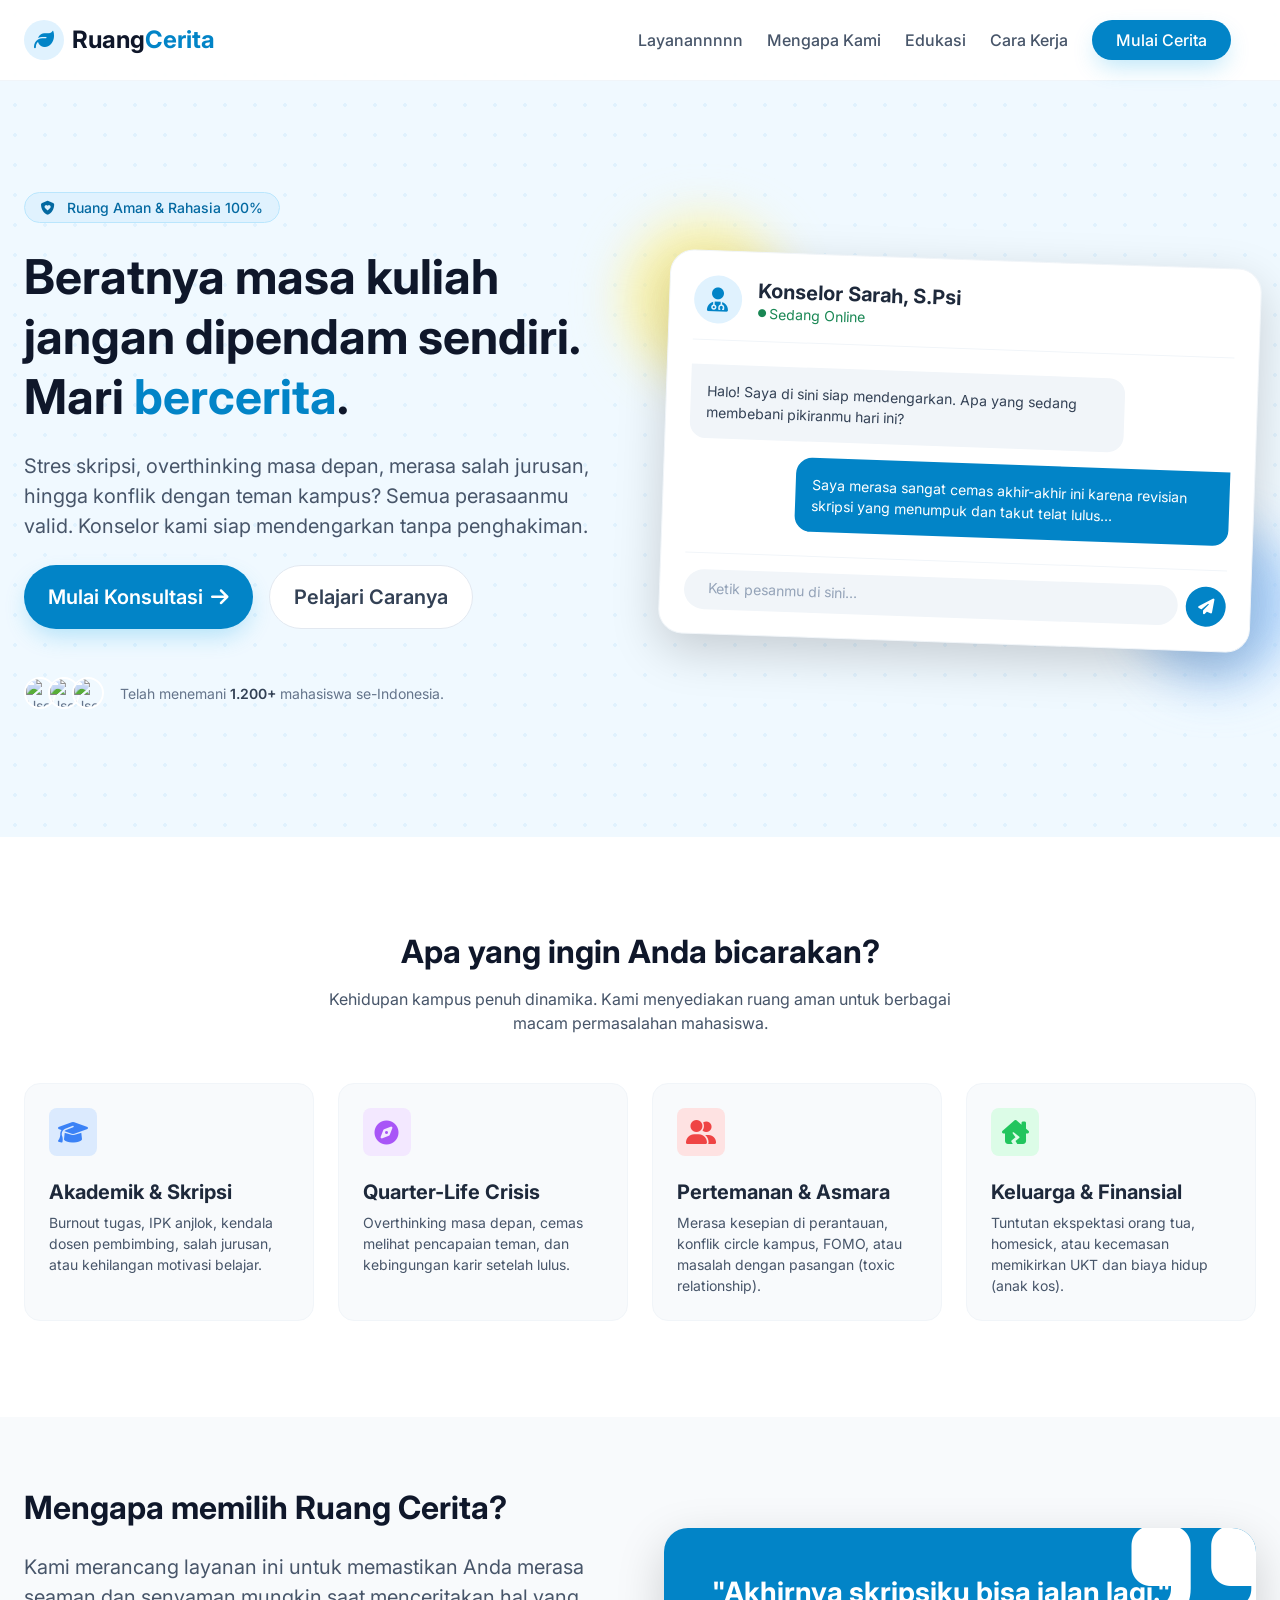
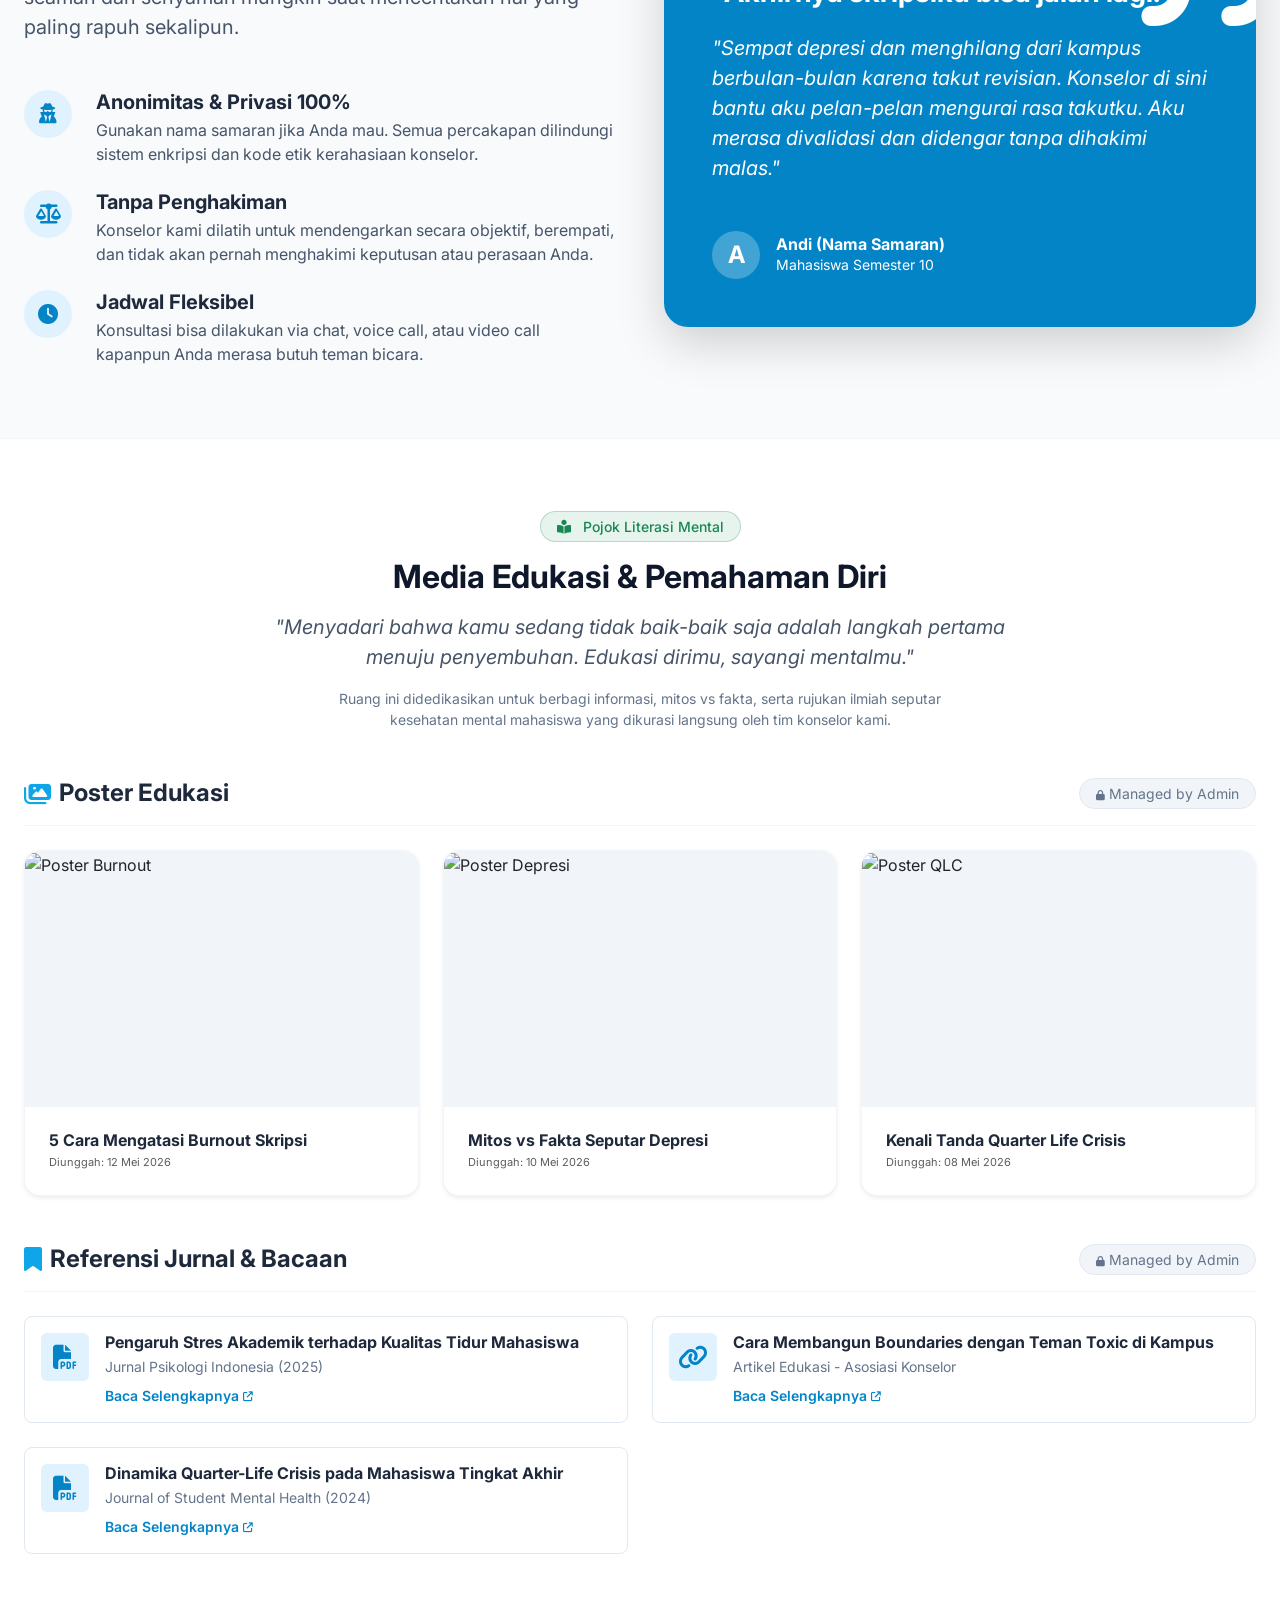
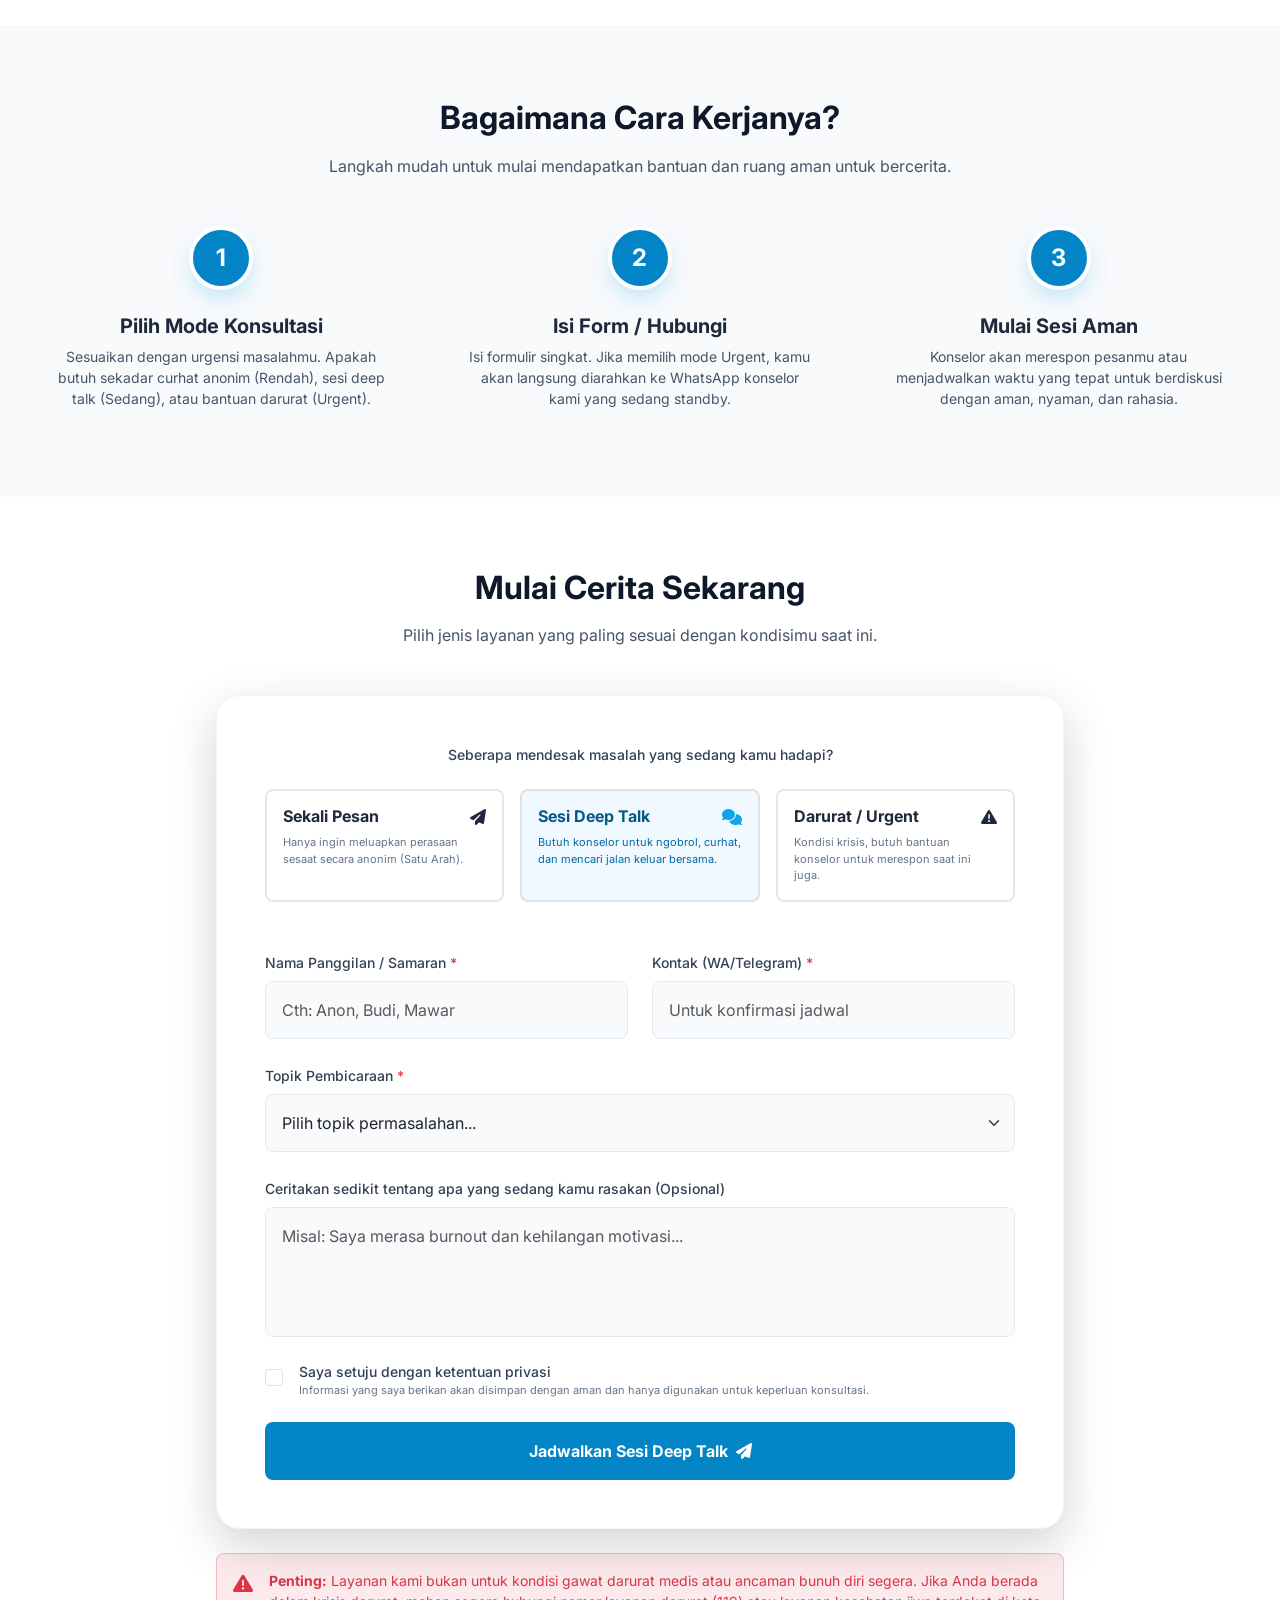
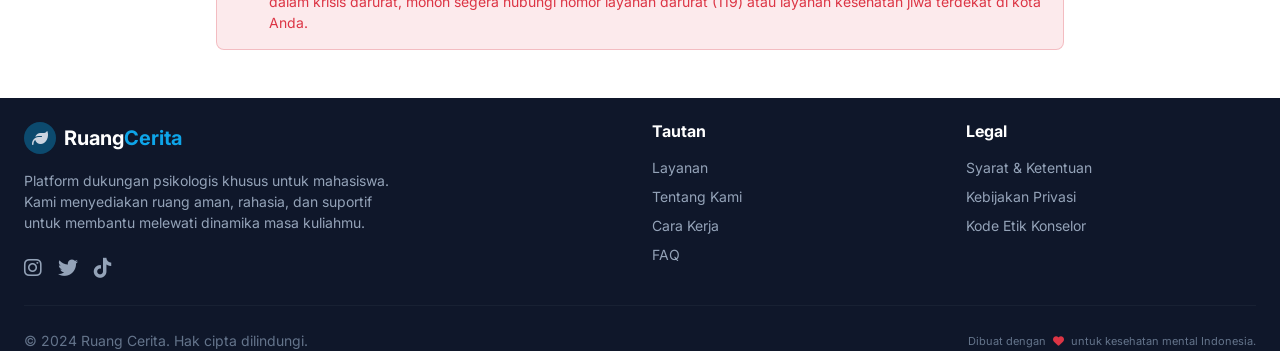
==== commit 0c5e9978: "commit pertama adi" ====
--- a/index.html
+++ b/index.html
@@ -14,6 +14,7 @@
     <link rel="stylesheet" href="css/style.css" />
 
     <link rel="stylesheet" href="https://cdnjs.cloudflare.com/ajax/libs/font-awesome/6.4.0/css/all.min.css" />
+    <script src="https://cdn.jsdelivr.net/npm/@supabase/supabase-js@2"></script>
   </head>
   <body>
     <nav class="fixed-top bg-white border-bottom border-slate-100 plain-transition" id="navbar" style="background: rgba(255, 255, 255, 0.95) !important; backdrop-filter: blur(12px)">
@@ -27,7 +28,7 @@
           </div>
 
           <div class="d-none d-md-flex align-items-center gap-4">
-            <a href="#layanan" class="nav-link-custom plain-transition">Layanan</a>
+            <a href="#layanan" class="nav-link-custom plain-transition">Layanannnnn</a>
             <a href="#keunggulan" class="nav-link-custom plain-transition">Mengapa Kami</a>
             <a href="#edukasi" class="nav-link-custom plain-transition">Edukasi</a>
             <a href="#cara-kerja" class="nav-link-custom plain-transition">Cara Kerja</a>
@@ -686,9 +687,9 @@
         </div>
       </div>
     </footer>
-
+<!-- Tambahkan library Supabase -->
+    <script src="https://cdn.jsdelivr.net/npm/@supabase/supabase-js@2"></script>
     <script src="js/bootstrap.bundle.min.js"></script>
-
     <script src="js/main.js"></script>
   </body>
 </html>
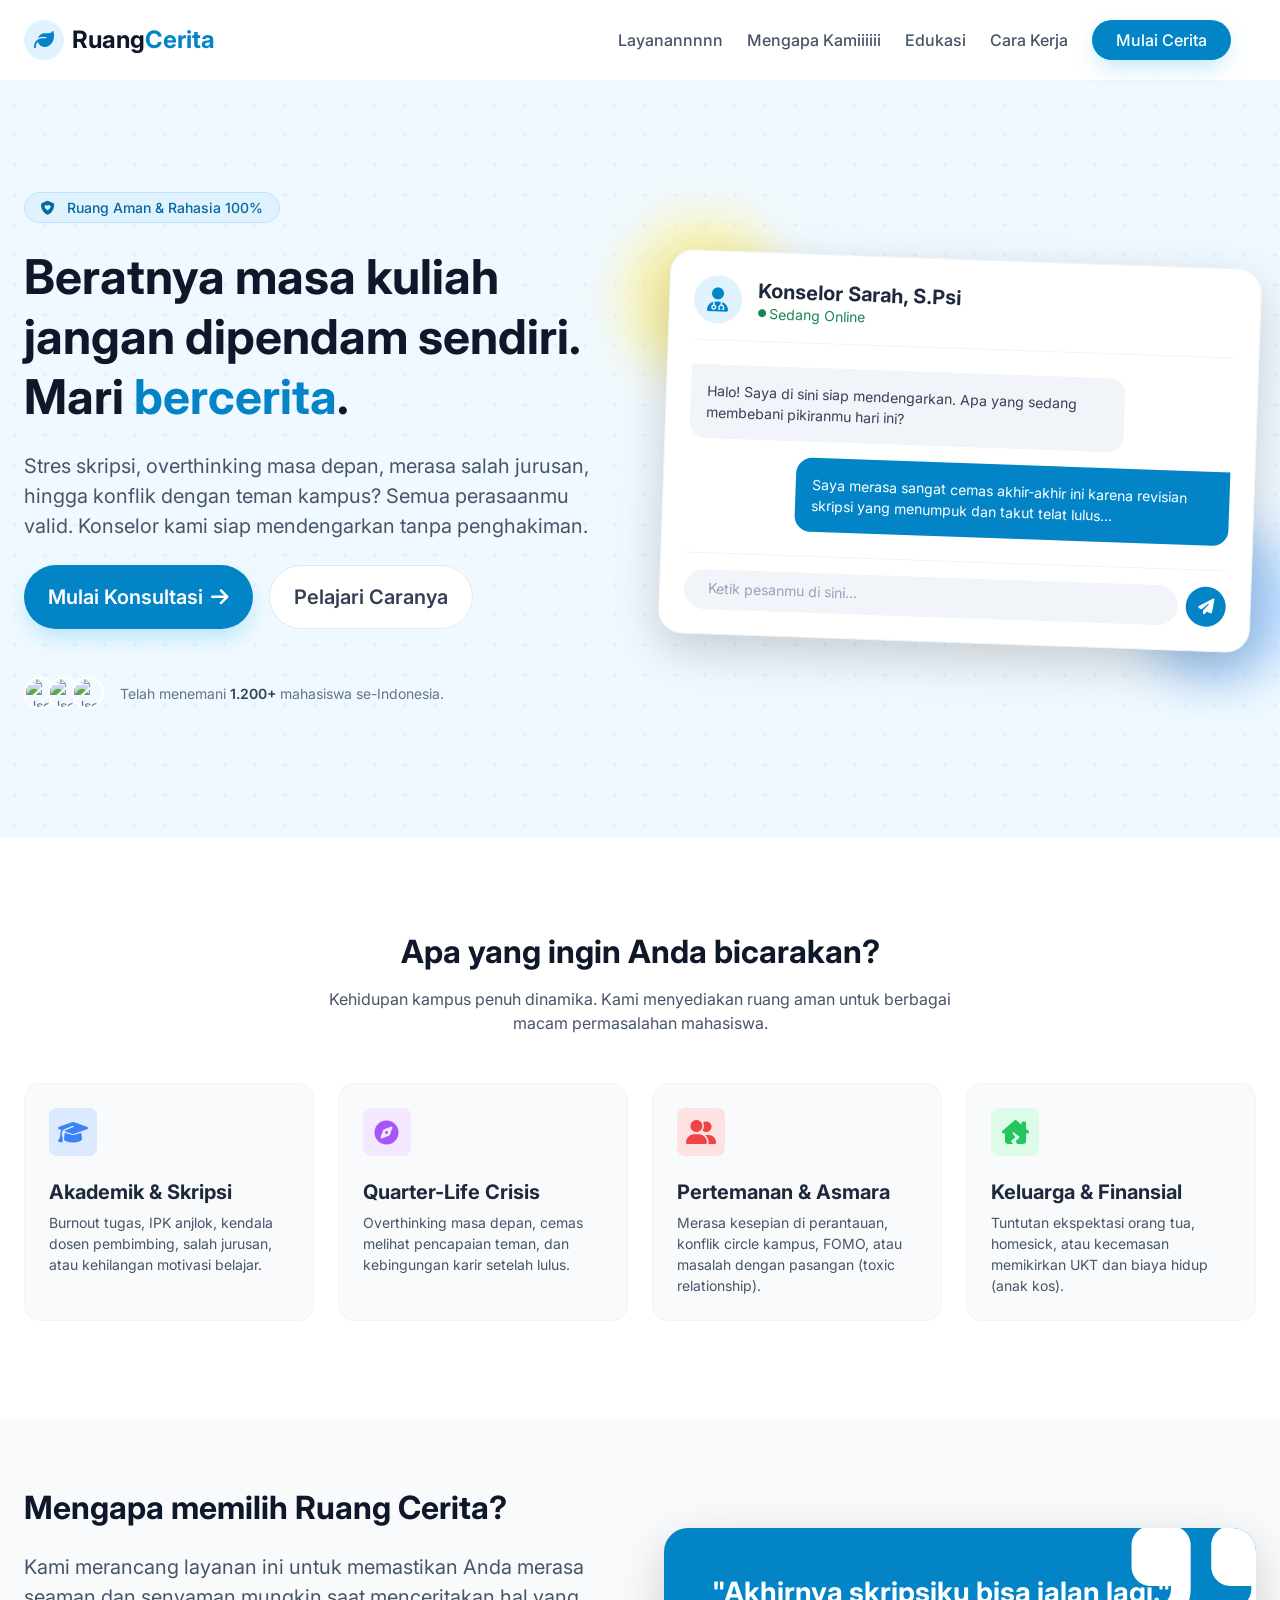
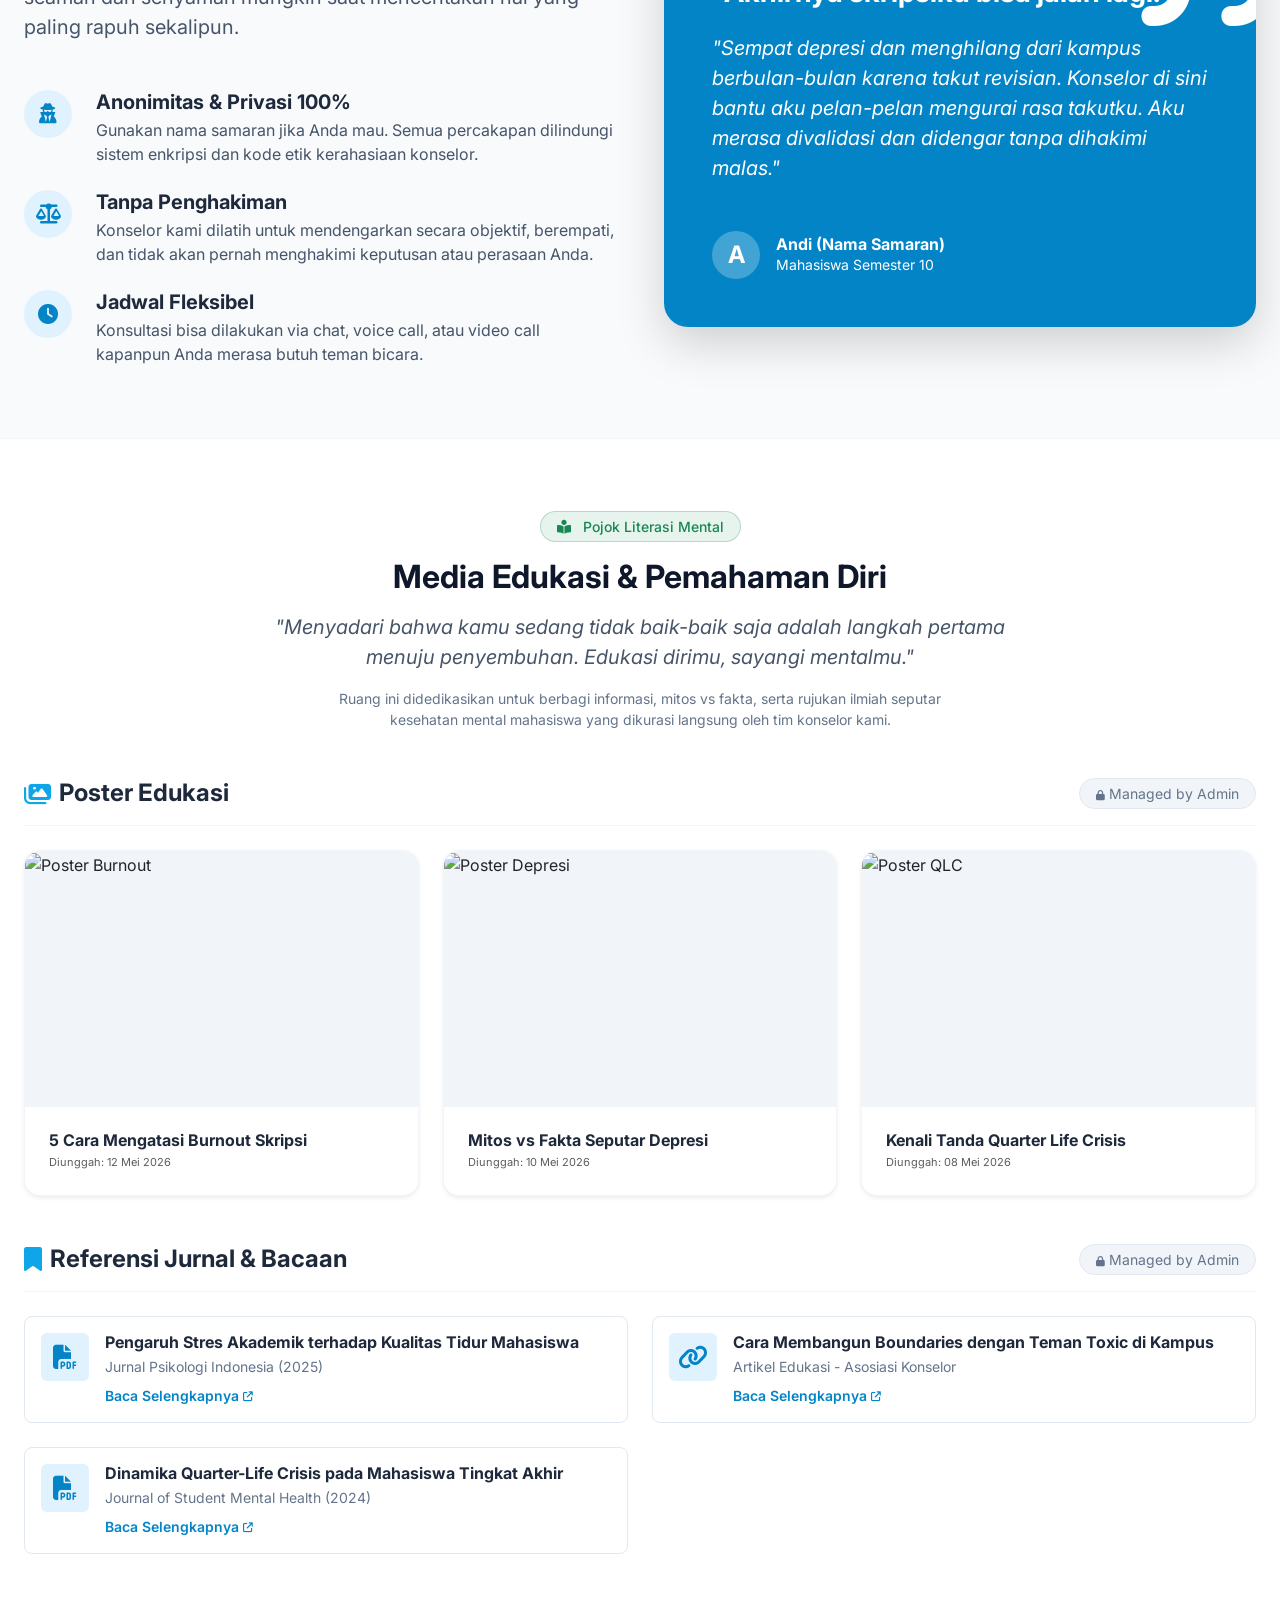
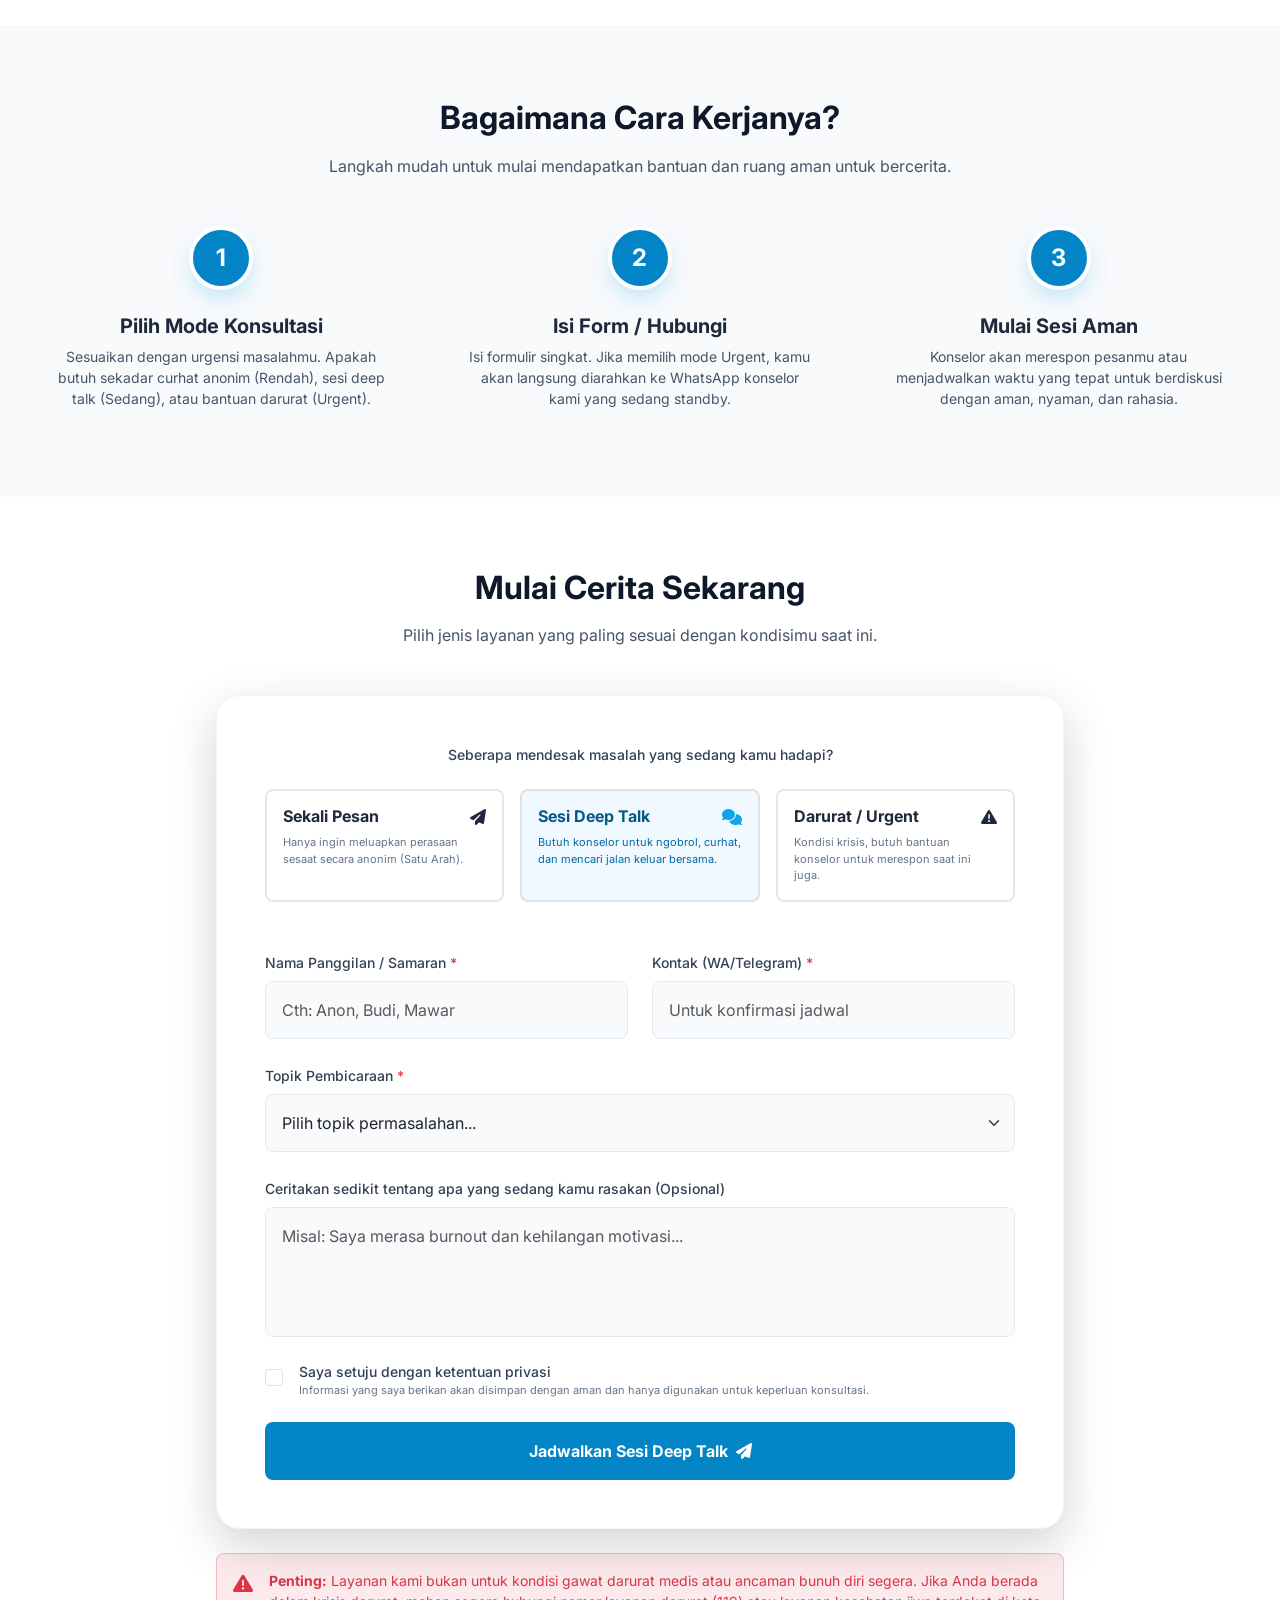
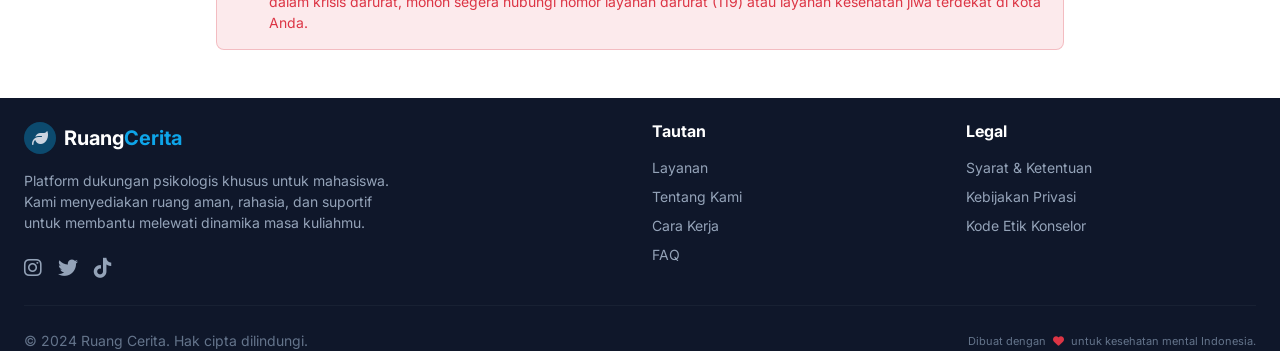
==== commit 75713c91: "kk" ====
--- a/index.html
+++ b/index.html
@@ -29,7 +29,7 @@
 
           <div class="d-none d-md-flex align-items-center gap-4">
             <a href="#layanan" class="nav-link-custom plain-transition">Layanannnnn</a>
-            <a href="#keunggulan" class="nav-link-custom plain-transition">Mengapa Kami</a>
+            <a href="#keunggulan" class="nav-link-custom plain-transition">Mengapa Kamiiiiii</a>
             <a href="#edukasi" class="nav-link-custom plain-transition">Edukasi</a>
             <a href="#cara-kerja" class="nav-link-custom plain-transition">Cara Kerja</a>
             <a
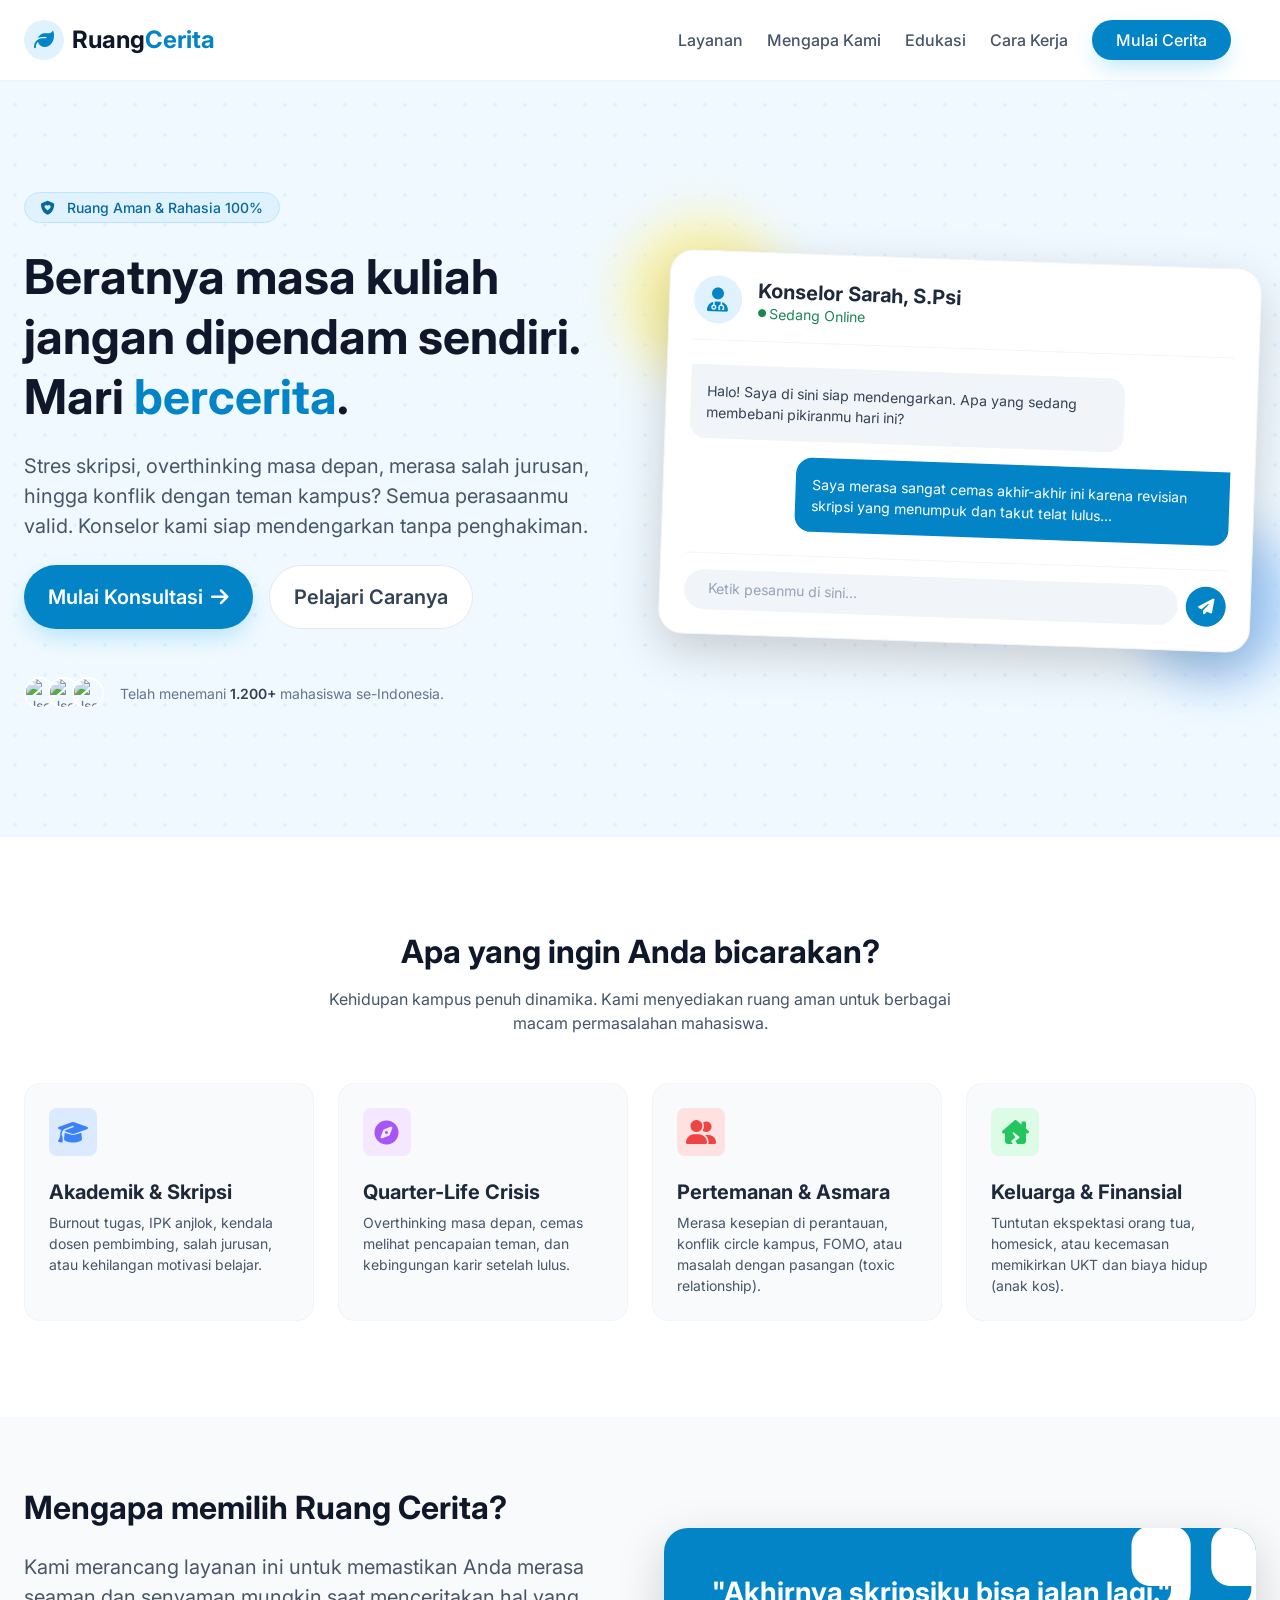
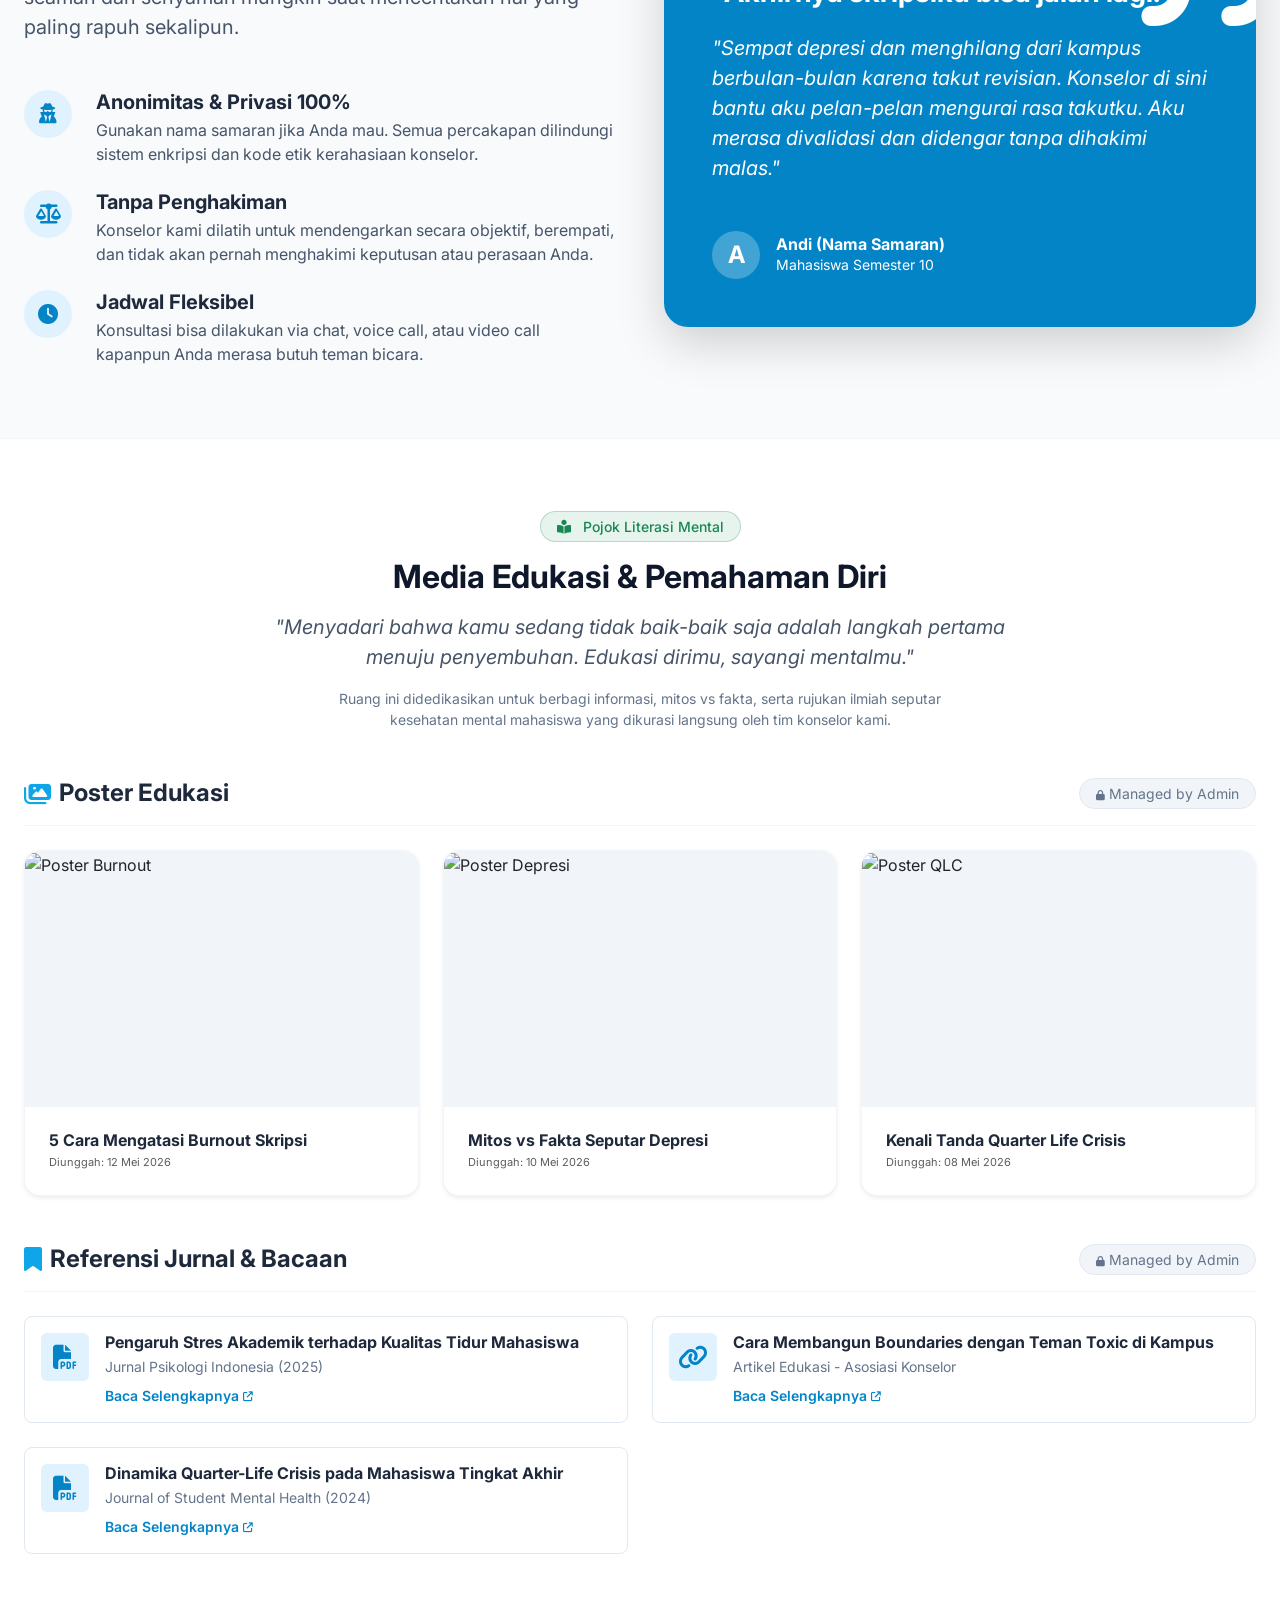
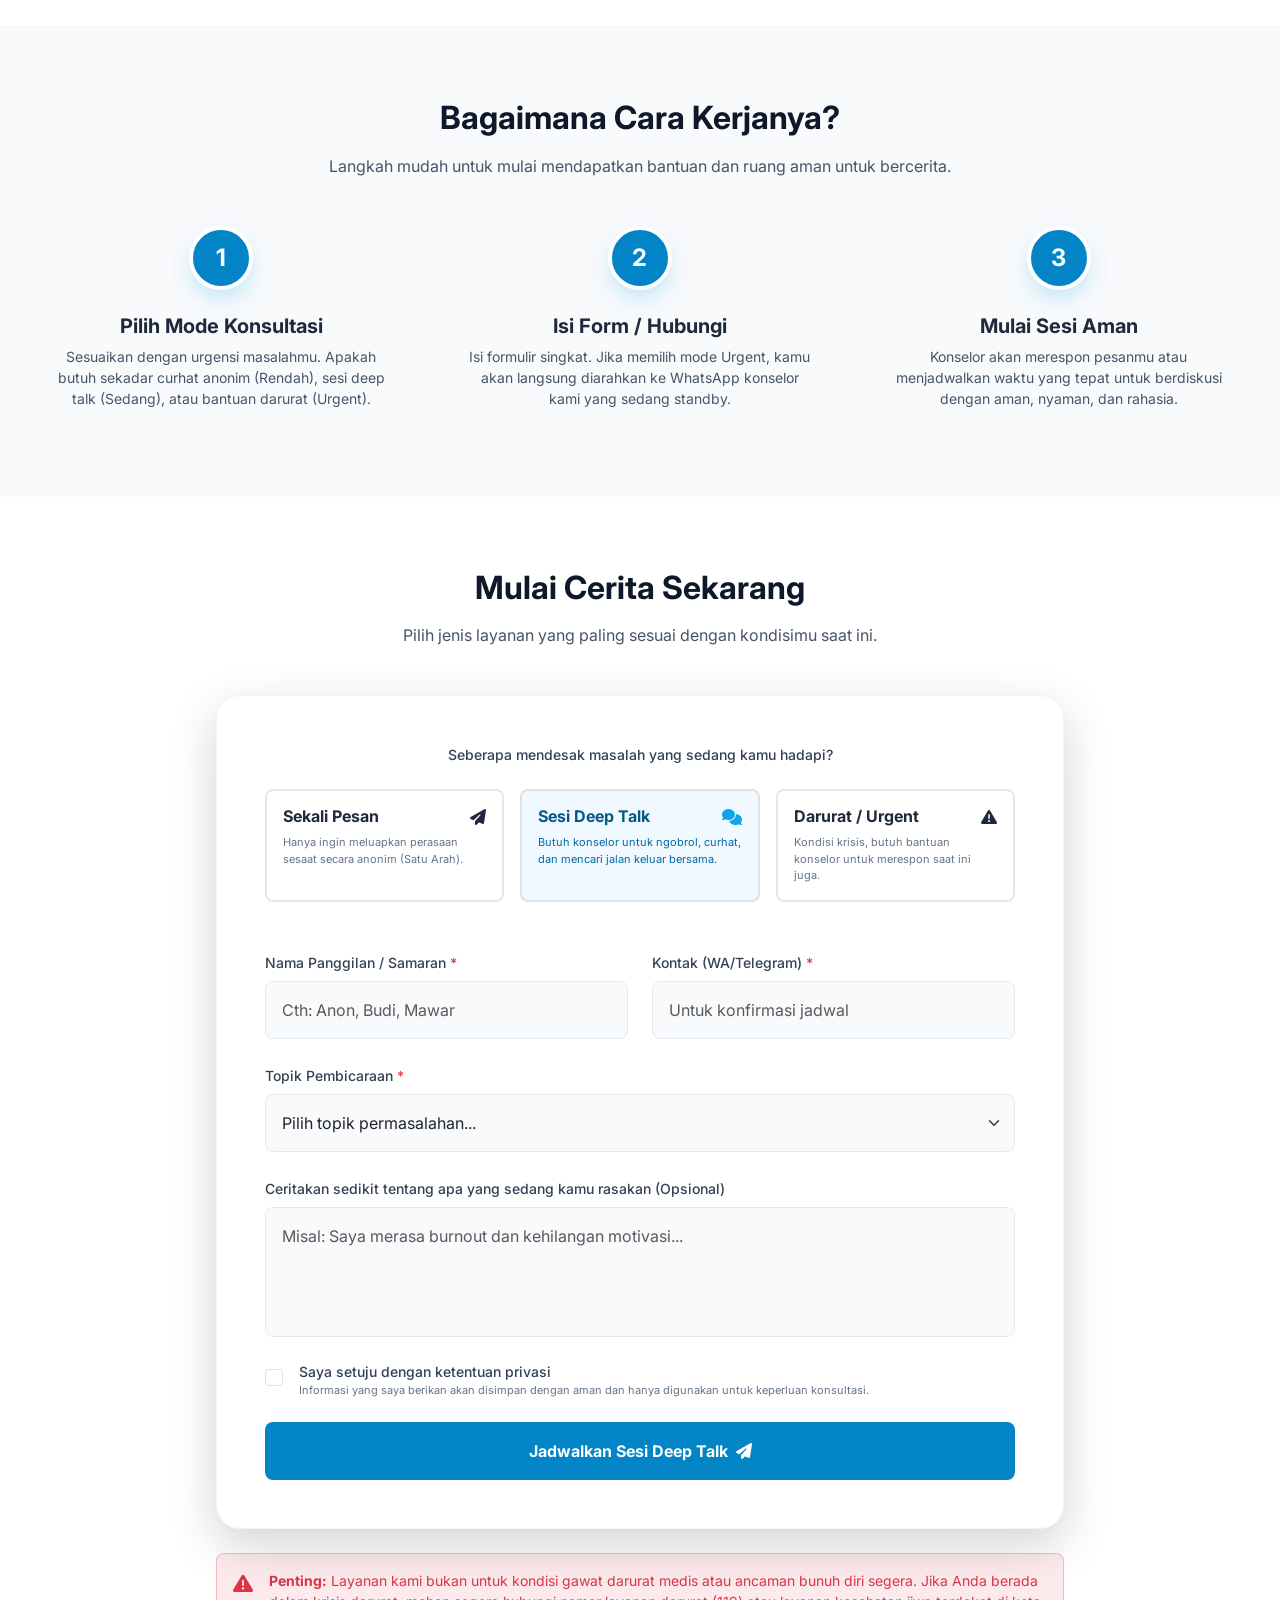
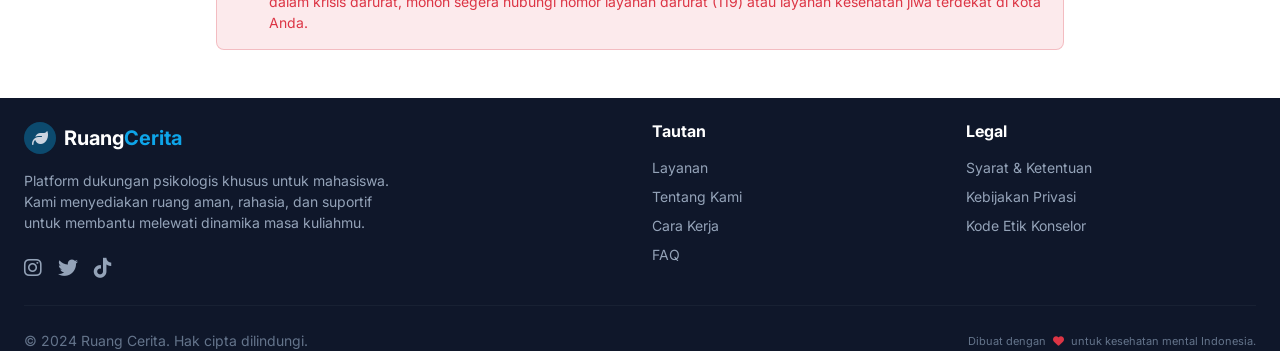
==== commit ec5c420e: "ss" ====
--- a/index.html
+++ b/index.html
@@ -28,8 +28,8 @@
           </div>
 
           <div class="d-none d-md-flex align-items-center gap-4">
-            <a href="#layanan" class="nav-link-custom plain-transition">Layanannnnn</a>
-            <a href="#keunggulan" class="nav-link-custom plain-transition">Mengapa Kamiiiiii</a>
+            <a href="#layanan" class="nav-link-custom plain-transition">Layanan</a>
+            <a href="#keunggulan" class="nav-link-custom plain-transition">Mengapa Kami</a>
             <a href="#edukasi" class="nav-link-custom plain-transition">Edukasi</a>
             <a href="#cara-kerja" class="nav-link-custom plain-transition">Cara Kerja</a>
             <a
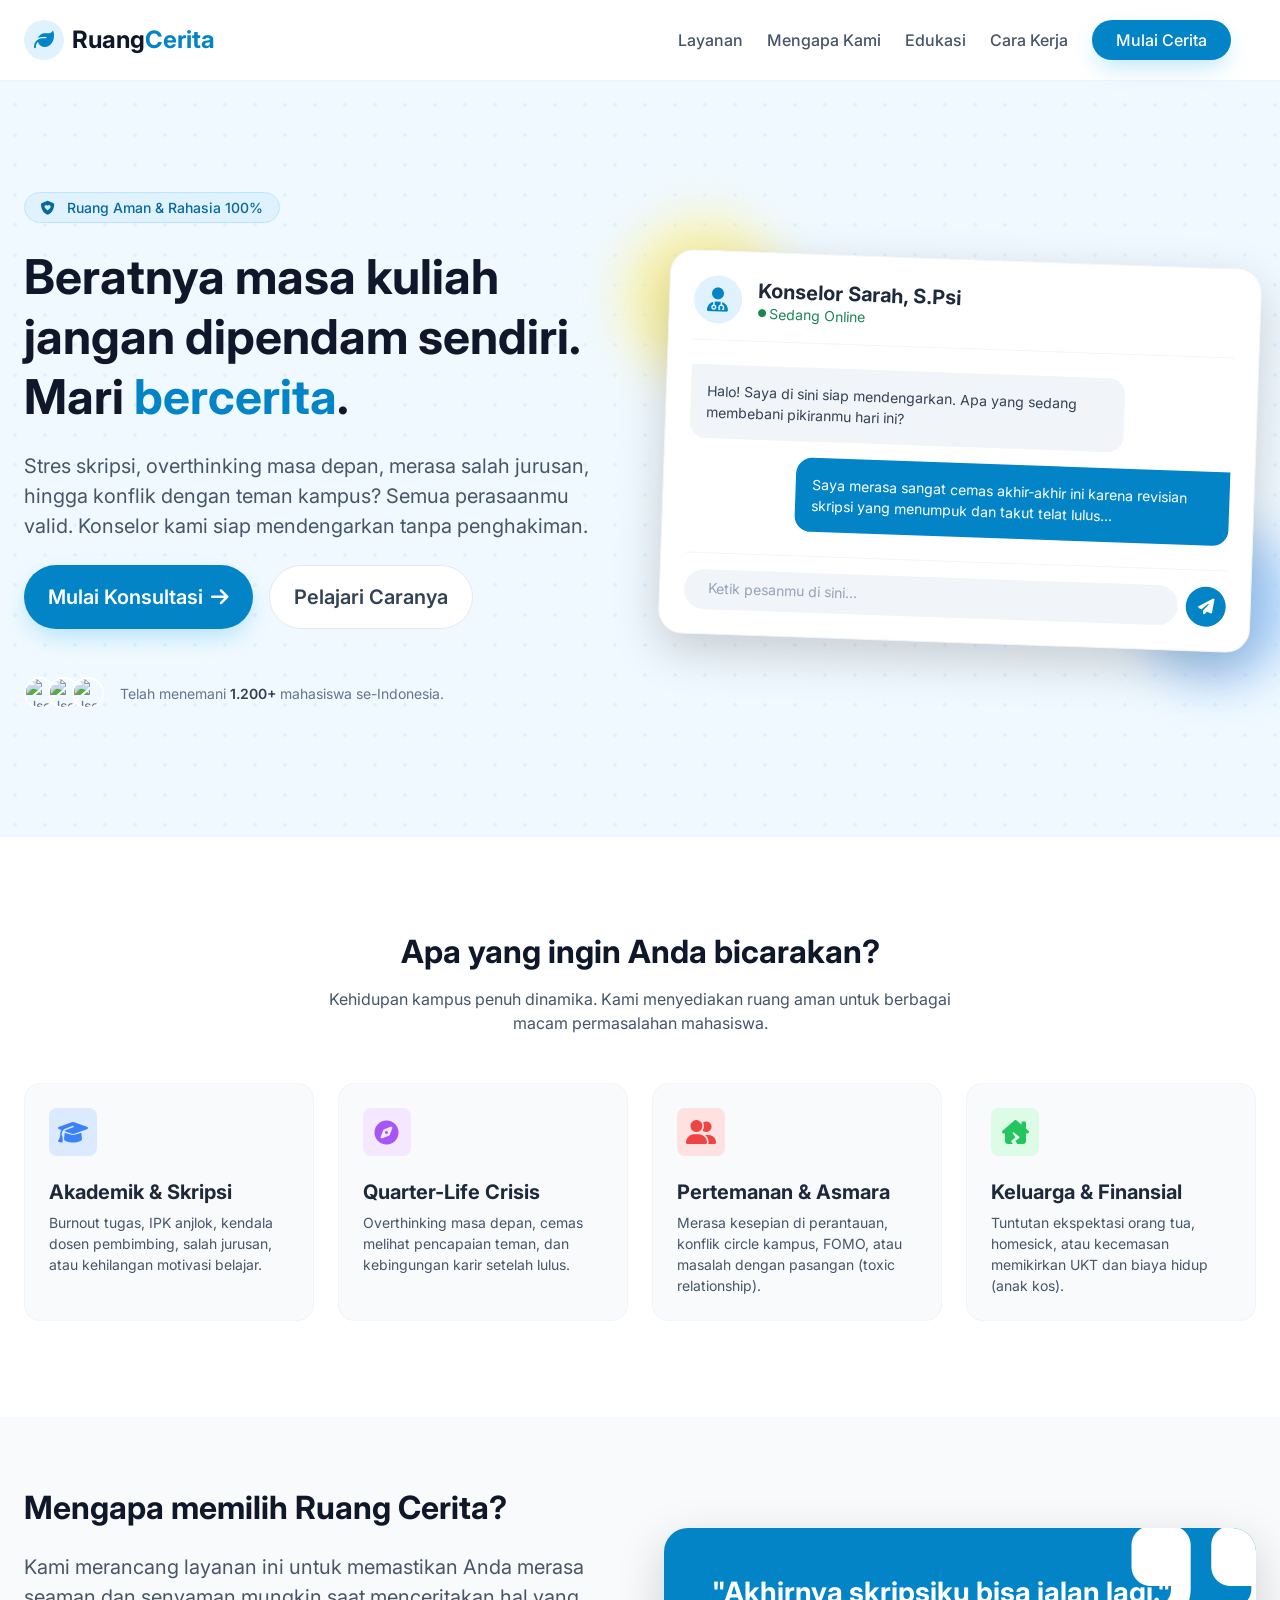
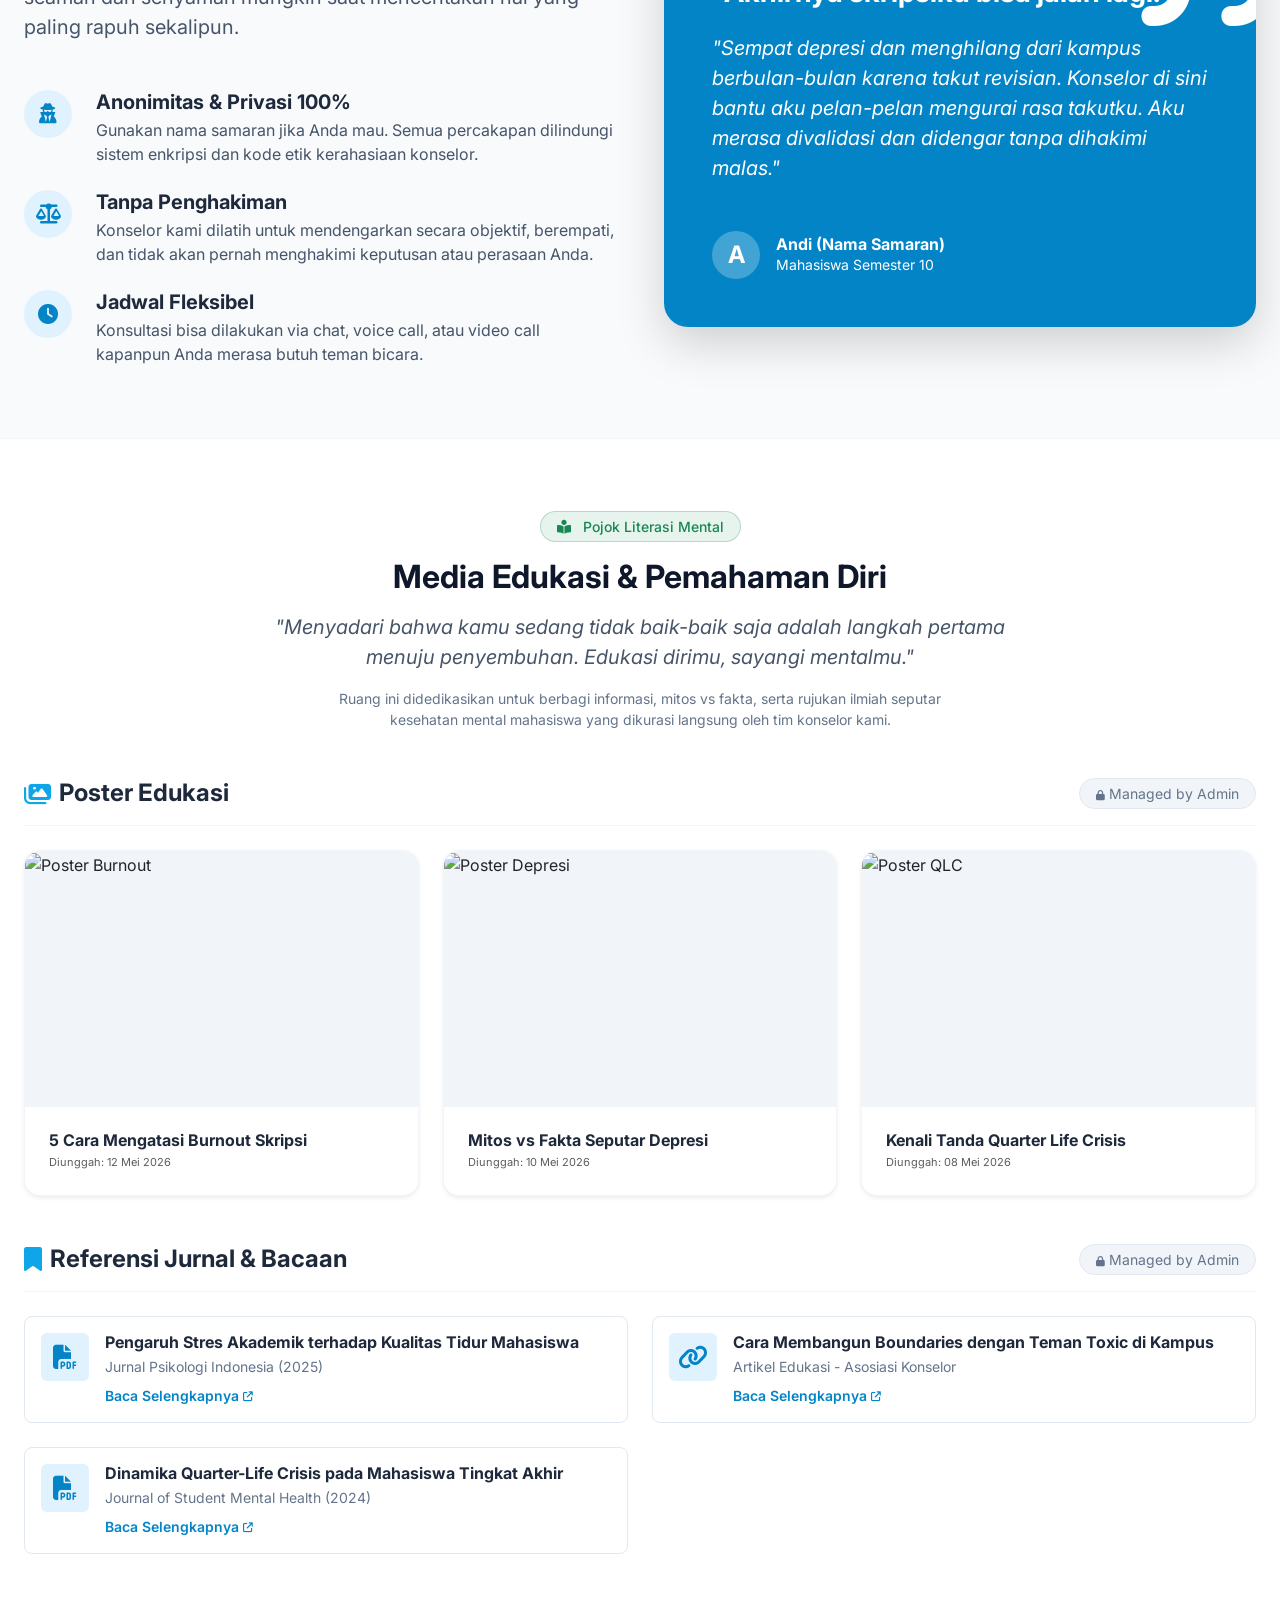
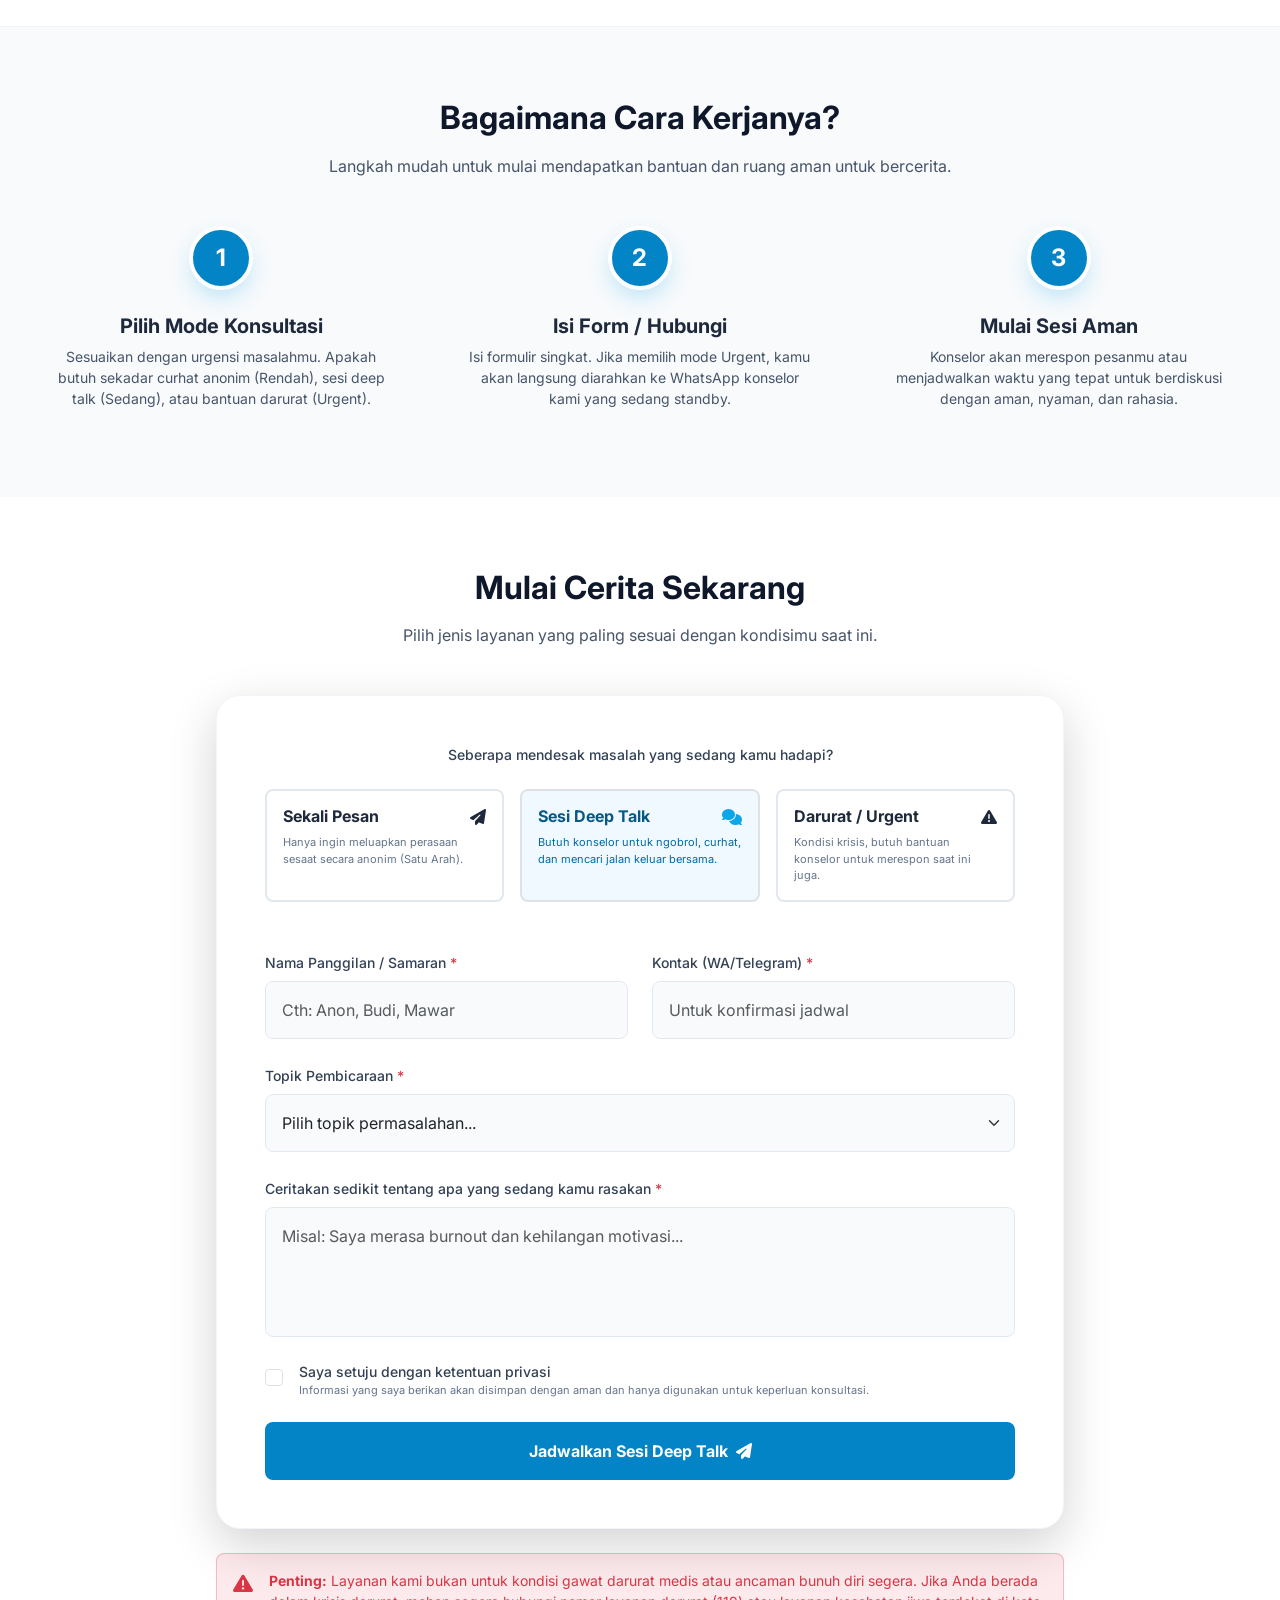
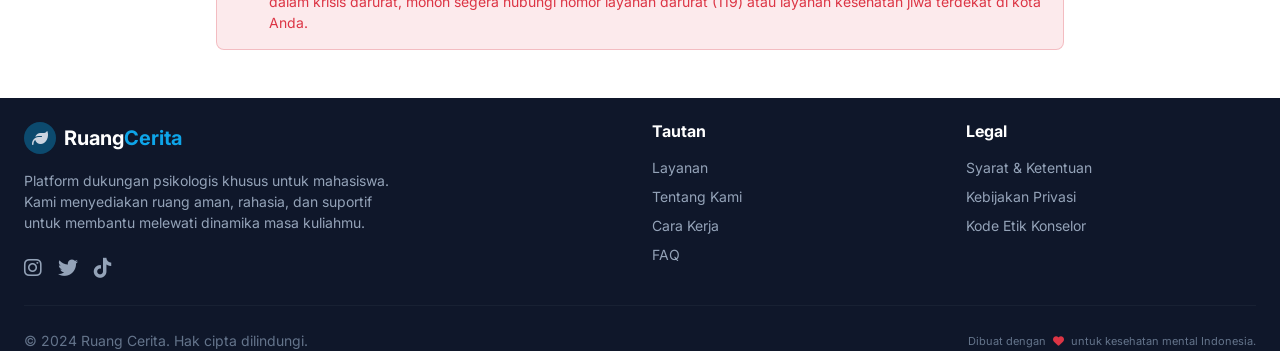
==== commit 0a69732f: "1" ====
--- a/index.html
+++ b/index.html
@@ -561,7 +561,7 @@
               </div>
 
               <div class="mb-4">
-                <label for="message" id="message-label" class="form-label small fw-medium text-slate-700">Ceritakan sedikit tentang apa yang sedang kamu rasakan (Opsional)</label>
+                <label for="message" id="message-label" class="form-label small fw-medium text-slate-700">Ceritakan sedikit tentang apa yang sedang kamu rasakan <span class="text-danger">*</label>
                 <textarea
                   id="message"
                   rows="4"
